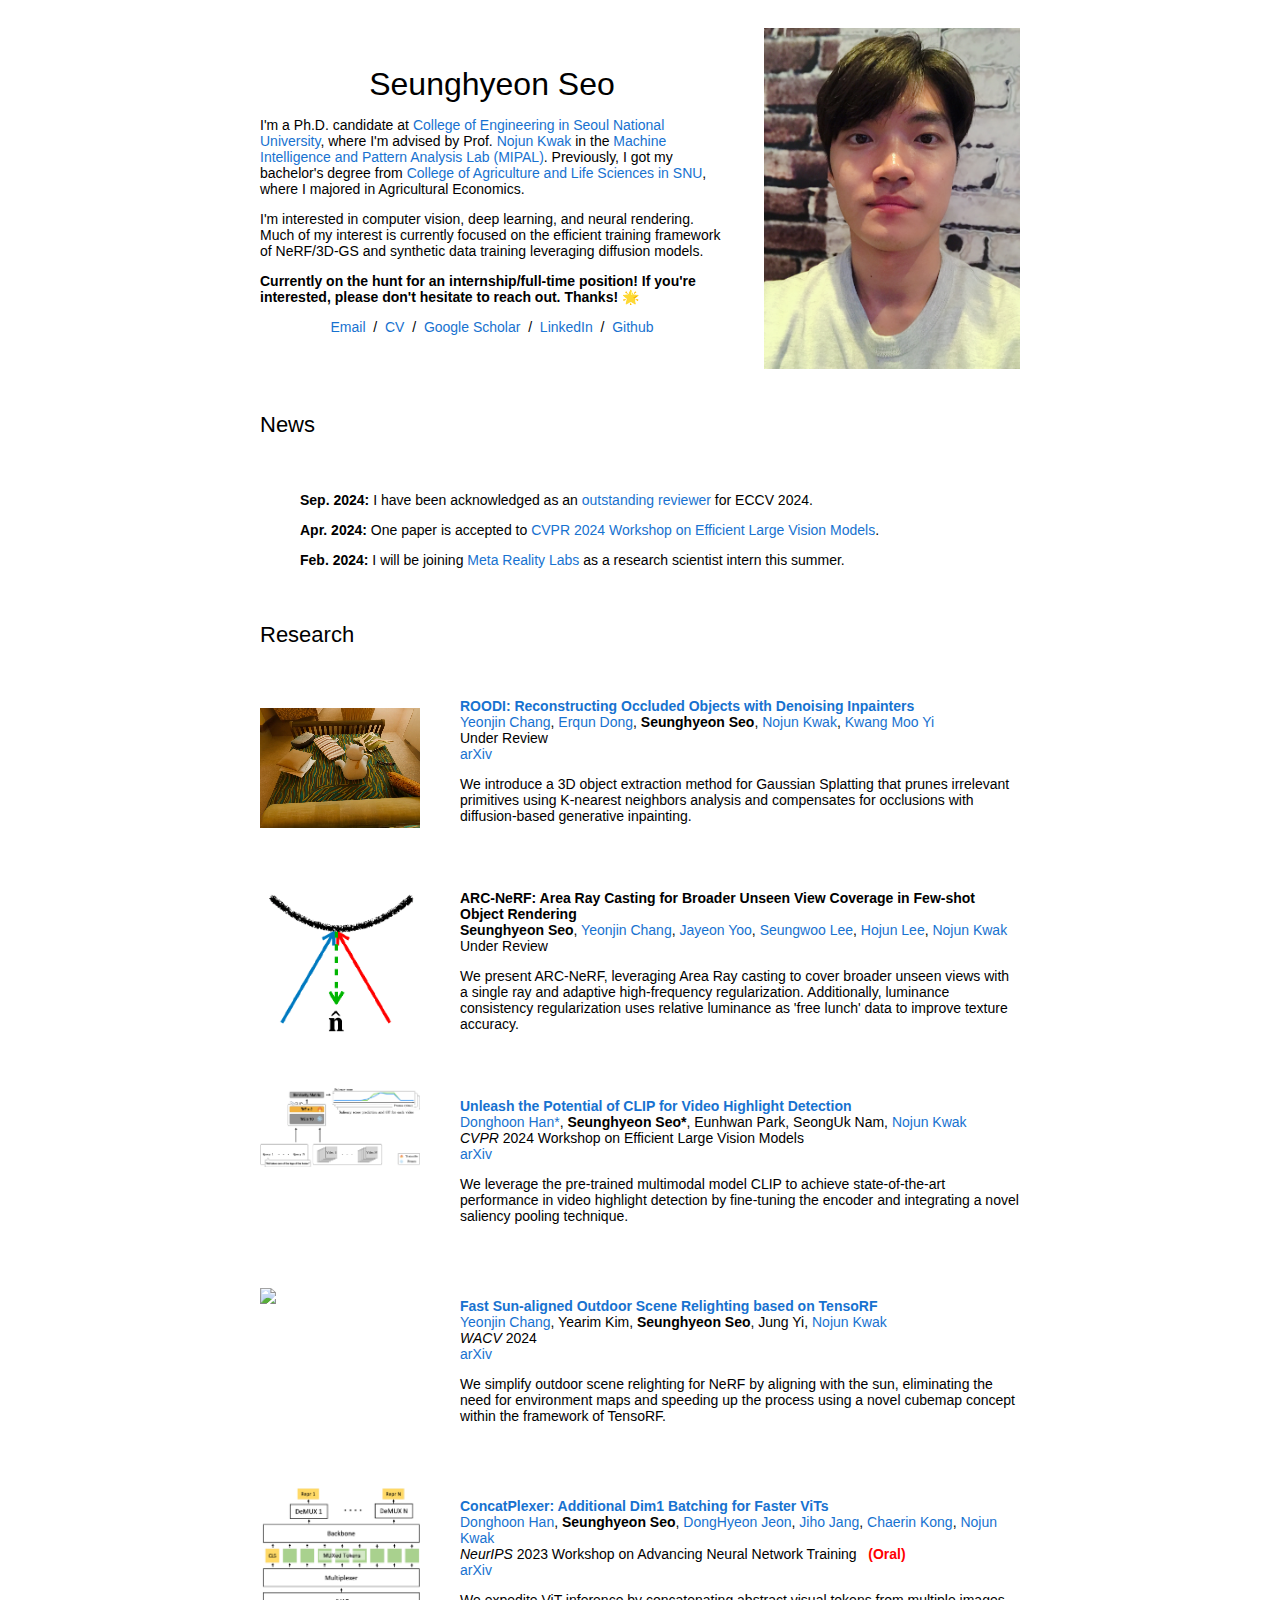
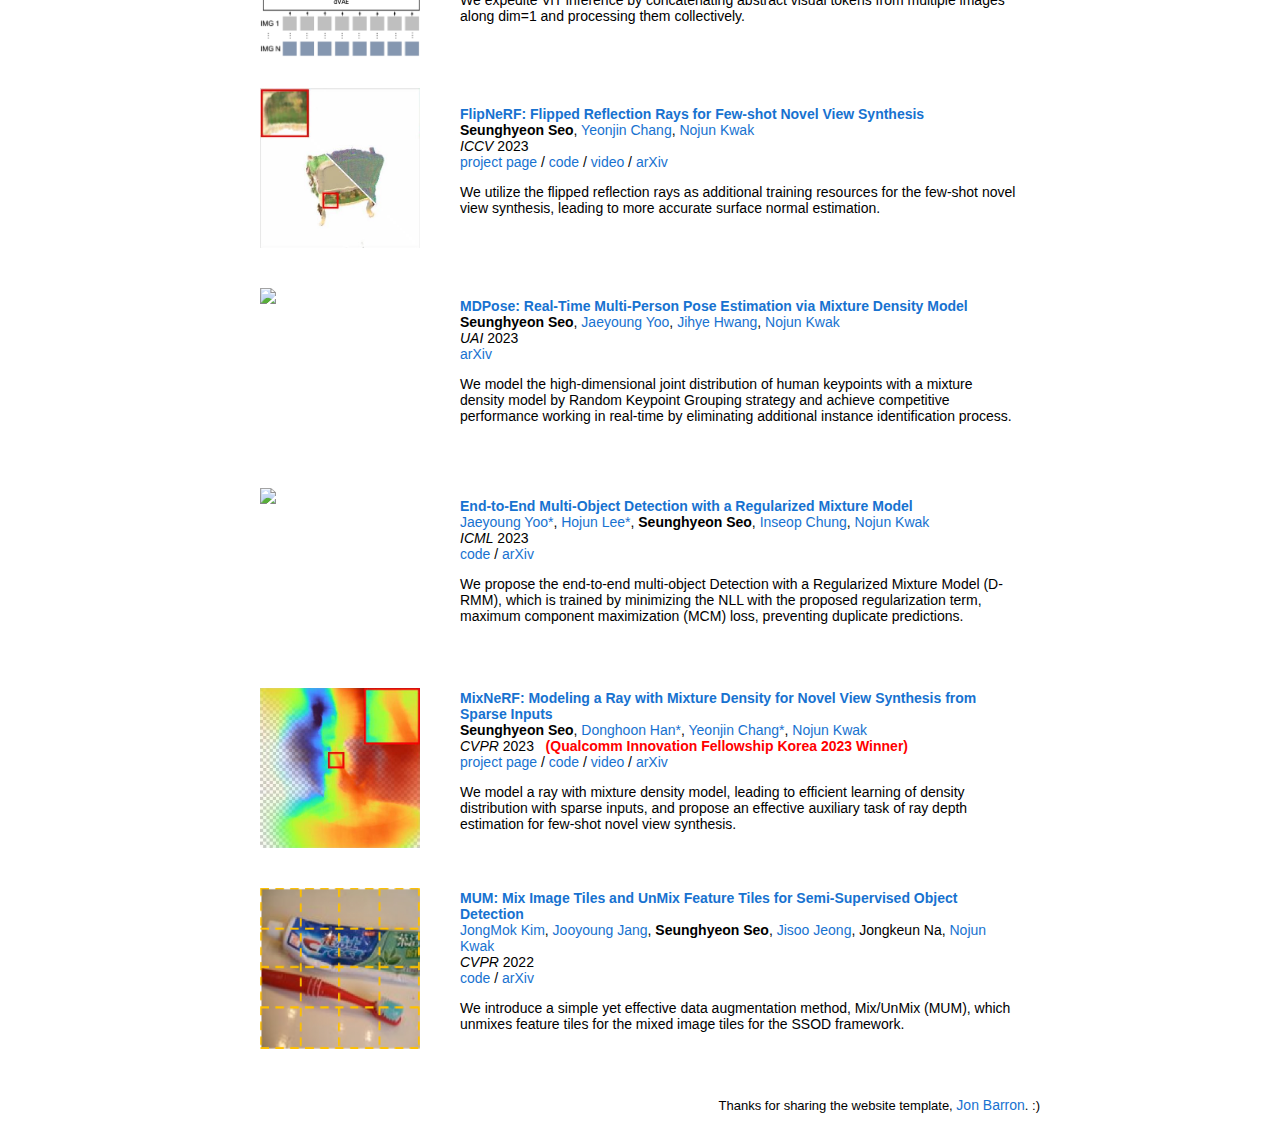
==== index.html @ a97a7f86 "Update index.html" ====
<!DOCTYPE HTML>
<html lang="en"><head><meta http-equiv="Content-Type" content="text/html; charset=UTF-8">

  <title>Seunghyeon Seo</title>
  
  <meta name="author" content="Seunghyeon Seo">
  <meta name="viewport" content="width=device-width, initial-scale=1">
  
  <link rel="stylesheet" type="text/css" href="stylesheet.css">
	<link rel="icon" href="data:image/svg+xml,<svg xmlns=%22http://www.w3.org/2000/svg%22 viewBox=%220 0 100 100%22><text y=%22.9em%22 font-size=%2290%22>🍀</text></svg>">
</head>

<!-- Google tag (gtag.js) -->
<script async src="https://www.googletagmanager.com/gtag/js?id=G-XV9FTV9E2Z"></script>
<script>
  window.dataLayer = window.dataLayer || [];
  function gtag(){dataLayer.push(arguments);}
  gtag('js', new Date());

  gtag('config', 'G-XV9FTV9E2Z');
</script>
	
<body>
  <table style="width:100%;max-width:800px;border:0px;border-spacing:0px;border-collapse:separate;margin-right:auto;margin-left:auto;"><tbody>
    <tr style="padding:0px">
      <td style="padding:0px">
        <table style="width:100%;border:0px;border-spacing:0px;border-collapse:separate;margin-right:auto;margin-left:auto;"><tbody>
          <tr style="padding:0px">
            <td style="padding:2.5%;width:63%;vertical-align:middle">
              <p style="text-align:center">
                <name>Seunghyeon Seo</name>
              </p>
              <p>
		I'm a Ph.D. candidate at <a href="https://eng.snu.ac.kr/">College of Engineering in Seoul National University</a>, where I'm advised by Prof. <a href="https://scholar.google.com/citations?user=h_8-1M0AAAAJ&hl=en">Nojun Kwak</a> in the <a href="http://mipal.snu.ac.kr/index.php/Main_Page">Machine Intelligence and Pattern Analysis Lab (MIPAL)</a>.
		Previously, I got my bachelor's degree from <a href="https://cals.snu.ac.kr/en">College of Agriculture and Life Sciences in SNU</a>, where I majored in Agricultural Economics.
              </p>
              <p>
                I'm interested in computer vision, deep learning, and neural rendering.
		Much of my interest is currently focused on the efficient training framework of NeRF/3D-GS and synthetic data training leveraging diffusion models.
              </p>
	      <p>
                <strong>Currently on the hunt for an internship/full-time position! If you're interested, please don't hesitate to reach out. Thanks! 🌟</strong>
              </p>
              <p style="text-align:center">
                <a href="mailto:zzzlssh@snu.ac.kr">Email</a> &nbsp/&nbsp
                <a href="data/SeunghyeonSeo_CV.pdf">CV</a> &nbsp/&nbsp
                <a href="https://scholar.google.com/citations?user=LL9u-5IAAAAJ&hl=en&oi=ao">Google Scholar</a> &nbsp/&nbsp
                <a href="https://www.linkedin.com/in/shawn615/">LinkedIn</a> &nbsp/&nbsp
                <a href="https://github.com/shawn615/">Github</a>
              </p>
            </td>
            <td style="padding:2.5%;width:40%;max-width:40%">
              <a href="images/SeunghyeonSeo.JPG"><img style="width:100%;max-width:100%" alt="profile photo" src="images/SeunghyeonSeo.JPG" class="hoverZoomLink"></a>
            </td>
          </tr>
        </tbody></table>

        <!-- News Table Heading -->
        <table style="width:100%;border:0px;border-spacing:0px;border-collapse:separate;margin-right:auto;margin-left:auto;"><tbody>
          <tr>
            <td style="padding:20px;width:100%;vertical-align:middle">
              <heading>News</heading>
            </td>
          </tr>
        </tbody></table>

        <!-- News Table Content -->
        <table style="width:100%;border:0px;border-spacing:0px;border-collapse:separate;margin-right:auto;margin-left:auto;"><tbody>
          <tr>
            <td style="padding:20px;width:100%;vertical-align:top">
              <ul>
                <p><strong>Sep. 2024:</strong> I have been acknowledged as an <a href="https://eccv2024.ecva.net/Conferences/2024/Reviewers">outstanding reviewer</a> for ECCV 2024. </p>
		<p><strong>Apr. 2024:</strong> One paper is accepted to <a href="https://sites.google.com/view/elvm/">CVPR 2024 Workshop on Efficient Large Vision Models</a>. </p>
		<p><strong>Feb. 2024:</strong> I will be joining <a href="https://tech.facebook.com/reality-labs/">Meta Reality Labs</a> as a research scientist intern this summer. </p>
                <!-- Add more news items as needed -->
              </ul>
            </td>
          </tr>
        </tbody></table>
	      
        <table style="width:100%;border:0px;border-spacing:0px;border-collapse:separate;margin-right:auto;margin-left:auto;"><tbody>
            <tr>
            <td style="padding:20px;width:100%;vertical-align:middle">
              <heading>Research</heading>
            </td>
          </tr>
        </tbody></table>
        <table style="width:100%;border:0px;border-spacing:0px;border-collapse:separate;margin-right:auto;margin-left:auto;"><tbody>
		
<!--<tr onmouseout="dreamfusion_stop()" onmouseover="dreamfusion_start()"  bgcolor="#ffffd0">-->
<!--  <td style="padding:20px;width:25%;vertical-align:middle">-->
<!--    <div class="one">-->
<!--      <div class="two" id='dreamfusion_image'><video  width=100% height=100% muted autoplay loop>-->
<!--      <source src="images/dreamfusion.mp4" type="video/mp4">-->
<!--      Your browser does not support the video tag.-->
<!--      </video></div>-->
<!--      <img src='images/dreamfusion.jpg' width="160">-->
<!--    </div>-->
<!--    <script type="text/javascript">-->
<!--      function dreamfusion_start() {-->
<!--        document.getElementById('dreamfusion_image').style.opacity = "1";-->
<!--      }-->

<!--      function dreamfusion_stop() {-->
<!--        document.getElementById('dreamfusion_image').style.opacity = "0";-->
<!--      }-->
<!--      dreamfusion_stop()-->
<!--    </script>-->
<!--  </td>-->
<!--  <td style="padding:20px;width:75%;vertical-align:middle">-->
<!--    <a href="https://dreamfusion3d.github.io/">-->
<!--      <papertitle>DreamFusion: Text-to-3D using 2D Diffusion</papertitle>-->
<!--    </a>-->
<!--    <br>-->
<!--    <a href="https://cs.stanford.edu/~poole/">Ben Poole</a>,-->
<!--    <a href="https://www.ajayj.com/">Ajay Jain</a>,-->
<!--    <strong>Jonathan T. Barron</strong>,-->
<!--		<a href="https://bmild.github.io/">Ben Mildenhall</a>-->
<!--    <br>-->
<!--    <em>ICLR</em>, 2023 &nbsp <font color="red"><strong>(Oral Presentation, Outstanding Paper Award)</strong></font>-->
<!--    <br>-->
<!--    <a href="https://dreamfusion3d.github.io/">project page</a>-->
<!--    /-->
<!--    <a href="https://arxiv.org/abs/2209.14988">arXiv</a>-->
<!--    /-->
<!--    <a href="https://dreamfusion3d.github.io/gallery.html">gallery</a>-->
<!--    <p></p>-->
<!--    <p>-->
<!--    We optimize a NeRF from scratch using a pretrained text-to-image diffusion model to do text-to-3D generative modeling.-->
<!--    </p>-->
<!--  </td>-->
<!--</tr>-->
<!-- <tr onmouseout="divconnerf_stop()" onmouseover="divconnerf_start()">
  <td style="padding:20px;width:25%;vertical-align:middle">
    <div class="one">
      <div class="two" id='divconnerf_image'>
        <img src='images/divconnerf_after.png' width="160"></div>
      <img src='images/divconnerf_before.png' width="160">
    </div>
    <script type="text/javascript">
      function divconnerf_start() {
        document.getElementById('divconnerf_image').style.opacity = "1";
      }

      function divconnerf_stop() {
        document.getElementById('divconnerf_image').style.opacity = "0";
      }
      divconnerf_stop()
    </script>
  </td>
  <td style="padding:20px;width:75%;vertical-align:middle">
      <papertitle>DivCon-NeRF: Generating Augmented Rays with Diversity and Consistency for Few-shot View Synthesis</papertitle>
    </a>
    <br>
    Ingyun Lee,
    Jae Won Jang,
    <strong>Seunghyeon Seo</strong>,
    <a href="https://scholar.google.com/citations?user=h_8-1M0AAAAJ&hl=en">Nojun Kwak</a>
    <br>
    Under Review
    <br>
    <p></p>
    <p>
      We introduce surface-sphere and inner-sphere augmentations to balance diversity and consistency in ray augmentation, addressing floaters and appearance distortion in few-shot novel view synthesis.
    </p>
  </td>
</tr> -->
		
<tr onmouseout="roodi_stop()" onmouseover="roodi_start()">
  <td style="padding:20px;width:25%;vertical-align:middle">
    <div class="one">
      <div class="two" id='roodi_image'><video  width=100% height=100% muted autoplay loop>
          <source src="images/roodi.mp4" type="video/mp4">
          Your browser does not support the video tag.
          </video></div>
    </div>
    <script type="text/javascript">
      function roodi_start() {
        document.getElementById('roodi_image').style.opacity = "1";
      }

      function roodi_stop() {
        document.getElementById('roodi_image').style.opacity = "1";
      }
      roodi_start()
    </script>
  </td>
  <td style="padding:20px;width:75%;vertical-align:middle">
    <a href="https://yeonjin-chang.github.io/ROODI/">
      <papertitle>ROODI: Reconstructing Occluded Objects with Denoising Inpainters</papertitle>
    </a>
    <br>
    <a href="https://yeonjin-chang.github.io/">Yeonjin Chang</a>,
    <a href="https://scholar.google.com/citations?user=SzxgfTIAAAAJ&hl=en">Erqun Dong</a>,
    <strong>Seunghyeon Seo</strong>,
    <a href="https://scholar.google.com/citations?user=h_8-1M0AAAAJ&hl=en">Nojun Kwak</a>,
    <a href="https://www.cs.ubc.ca/~kmyi/">Kwang Moo Yi</a>
    <br>
    Under Review
    <br>
    <a href="https://arxiv.org/abs/2503.10256">arXiv</a>
    <p></p>
    <p>
      We introduce a 3D object extraction method for Gaussian Splatting that prunes irrelevant primitives using K-nearest neighbors analysis and compensates for occlusions with diffusion-based generative inpainting.
    </p>
  </td>
</tr>
		
<tr onmouseout="arcnerf_stop()" onmouseover="arcnerf_start()">
  <td style="padding:20px;width:25%;vertical-align:middle">
    <div class="one">
      <div class="two" id='arc-nerf_image'>
        <img src='images/arc-nerf_after.png' width="160"></div>
      <img src='images/arc-nerf_before.png' width="160">
    </div>
    <script type="text/javascript">
      function arcnerf_start() {
        document.getElementById('arc-nerf_image').style.opacity = "1";
      }

      function arcnerf_stop() {
        document.getElementById('arc-nerf_image').style.opacity = "0";
      }
      arcnerf_stop()
    </script>
  </td>
  <td style="padding:20px;width:75%;vertical-align:middle">
      <papertitle>ARC-NeRF: Area Ray Casting for Broader Unseen View Coverage in Few-shot Object Rendering</papertitle>
    </a>
    <br>
    <strong>Seunghyeon Seo</strong>,
    <a href="https://yeonjin-chang.github.io/">Yeonjin Chang</a>,
    <a href="https://natureyoo.github.io/">Jayeon Yoo</a>,
    <a href="https://lifrary.github.io/">Seungwoo Lee</a>,
    <a href="https://scholar.google.com/citations?user=1BOehSUAAAAJ&hl=en&oi=ao">Hojun Lee</a>,
    <a href="https://scholar.google.com/citations?user=h_8-1M0AAAAJ&hl=en">Nojun Kwak</a>
    <br>
    Under Review
    <br>
<!--     <a href="https://shawn615.github.io/flipnerf">project page</a> -->
<!--      / -->
<!--     <a href="https://github.com/shawn615/FlipNeRF">code</a> -->
<!--      / -->
<!--     <a href="https://youtu.be/_XNsRxzaPjw">video</a> -->
<!--      / -->
<!--     <a href="https://arxiv.org/abs/2403.10906">arXiv</a> -->
    <p></p>
    <p>
      We present ARC-NeRF, leveraging Area Ray casting to cover broader unseen views with a single ray and adaptive high-frequency regularization. Additionally, luminance consistency regularization uses relative luminance as 'free lunch' data to improve texture accuracy.
    </p>
  </td>
</tr>
		
<tr onmouseout="hlclip_stop()" onmouseover="hlclip_start()">
  <td style="padding:20px;width:25%;vertical-align:middle">
    <div class="one">
      <div class="two" id='hlclip_image'>
        <img src='images/hlclip.png' width="160"></div>
      <img src='images/hlclip.png' width="160">
    </div>
    <script type="text/javascript">
      function hlclip_start() {
        document.getElementById('hlclip_image').style.opacity = "1";
      }

      function hlclip_stop() {
        document.getElementById('hlclip_image').style.opacity = "0";
      }
      hlclip_stop()
    </script>
  </td>
  <td style="padding:20px;width:75%;vertical-align:middle">
    <a href="https://arxiv.org/abs/2404.01745">
      <papertitle>Unleash the Potential of CLIP for Video Highlight Detection</papertitle>
    </a>
    <br>
    <a href="https://scholar.google.com/citations?hl=en&user=BKlC7TQAAAAJ">Donghoon Han*</a>,
    <strong>Seunghyeon Seo*</strong>,
    Eunhwan Park,
    SeongUk Nam,
    <a href="https://scholar.google.com/citations?user=h_8-1M0AAAAJ&hl=en">Nojun Kwak</a>
    <br>
    <em>CVPR</em> 2024 Workshop on Efficient Large Vision Models
    <br>
    <a href="https://arxiv.org/abs/2404.01745">arXiv</a>
    <p></p>
    <p>
      We leverage the pre-trained multimodal model CLIP to achieve state-of-the-art performance in video highlight detection by fine-tuning the encoder and integrating a novel saliency pooling technique.
    </p>
  </td>
</tr>
		
<tr onmouseout="srtensorf_stop()" onmouseover="srtensorf_start()">
  <td style="padding:20px;width:25%;vertical-align:middle">
    <div class="one">
      <div class="two" id='srtensorf_image'>
        <img src='images/srtensorf_after.png' width="160"></div>
      <img src='images/srtensorf_before.png' width="160">
    </div>
    <script type="text/javascript">
      function srtensorf_start() {
        document.getElementById('srtensorf_image').style.opacity = "1";
      }

      function srtensorf_stop() {
        document.getElementById('srtensorf_image').style.opacity = "0";
      }
      srtensorf_stop()
    </script>
  </td>
  <td style="padding:20px;width:75%;vertical-align:middle">
    <a href="https://arxiv.org/abs/2311.03965">
      <papertitle>Fast Sun-aligned Outdoor Scene Relighting based on TensoRF</papertitle>
    </a>
    <br>
    <a href="https://yeonjin-chang.github.io/">Yeonjin Chang</a>,
    Yearim Kim,
    <strong>Seunghyeon Seo</strong>,
    Jung Yi,
    <a href="https://scholar.google.com/citations?user=h_8-1M0AAAAJ&hl=en">Nojun Kwak</a>
    <br>
    <em>WACV</em> 2024
    <br>
<!--     <a href="https://shawn615.github.io/flipnerf">project page</a> -->
<!--      / -->
<!--     <a href="https://github.com/shawn615/FlipNeRF">code</a> -->
<!--      / -->
<!--     <a href="https://youtu.be/_XNsRxzaPjw">video</a> -->
<!--      / -->
    <a href="https://arxiv.org/abs/2311.03965">arXiv</a>
    <p></p>
    <p>
      We simplify outdoor scene relighting for NeRF by aligning with the sun, eliminating the need for environment maps and speeding up the process using a novel cubemap concept within the framework of TensoRF.
    </p>
  </td>
</tr>

<tr onmouseout="concatplexer_stop()" onmouseover="concatplexer_start()">
   <td style="padding:20px;width:25%;vertical-align:middle">
     <div class="one">
       <div class="two" id='concatplexer_image'>
	 <img src='images/concatplexer_after.png' width="160"></div>
       <img src='images/concatplexer_before.png' width="160">
     </div>
     <script type="text/javascript">
       function concatplexer_start() {
	 document.getElementById('concatplexer_image').style.opacity = "1";
       }

       function concatplexer_stop() {
	 document.getElementById('concatplexer_image').style.opacity = "0";
       }
       concatplexer_stop()
     </script>
   </td>
   <td style="padding:20px;width:75%;vertical-align:middle">
     <a href="https://arxiv.org/abs/2308.11199">
       <papertitle>ConcatPlexer: Additional Dim1 Batching for Faster ViTs</papertitle>
     </a>
     <br>
     <a href="https://scholar.google.com/citations?hl=en&user=BKlC7TQAAAAJ">Donghoon Han</a>,
     <strong>Seunghyeon Seo</strong>,
     <a href="https://scholar.google.com/citations?user=2kW3474AAAAJ&hl=en&oi=ao">DongHyeon Jeon</a>,
     <a href="https://scholar.google.com/citations?hl=en&user=-EtUt1wAAAAJ">Jiho Jang</a>,
     <a href="https://scholar.google.com/citations?user=TownIFQAAAAJ&hl=en&oi=ao">Chaerin Kong</a>,
     <a href="https://scholar.google.com/citations?user=h_8-1M0AAAAJ&hl=en">Nojun Kwak</a>
     <br>
     <em>NeurIPS</em> 2023 Workshop on Advancing Neural Network Training &nbsp <font color="red"><strong>(Oral)</strong></font>
     <br>
     <a href="https://arxiv.org/abs/2308.11199">arXiv</a>
     <p></p>
     <p>
       We expedite ViT inference by concatenating abstract visual tokens from multiple images along dim=1 and processing them collectively.
     </p>
   </td>
 </tr>
		
<tr onmouseout="flipnerf_stop()" onmouseover="flipnerf_start()">
  <td style="padding:20px;width:25%;vertical-align:middle">
    <div class="one">
      <div class="two" id='flipnerf_image'>
        <img src='images/flipnerf_after.jpg' width="160"></div>
      <img src='images/flipnerf_before.jpg' width="160">
    </div>
    <script type="text/javascript">
      function flipnerf_start() {
        document.getElementById('flipnerf_image').style.opacity = "1";
      }

      function flipnerf_stop() {
        document.getElementById('flipnerf_image').style.opacity = "0";
      }
      flipnerf_stop()
    </script>
  </td>
  <td style="padding:20px;width:75%;vertical-align:middle">
    <a href="https://shawn615.github.io/flipnerf">
      <papertitle>FlipNeRF: Flipped Reflection Rays for Few-shot Novel View Synthesis</papertitle>
    </a>
    <br>
    <strong>Seunghyeon Seo</strong>,
    <a href="https://yeonjin-chang.github.io/">Yeonjin Chang</a>,
    <a href="https://scholar.google.com/citations?user=h_8-1M0AAAAJ&hl=en">Nojun Kwak</a>
    <br>
    <em>ICCV</em> 2023
    <br>
    <a href="https://shawn615.github.io/flipnerf">project page</a>
     /
    <a href="https://github.com/shawn615/FlipNeRF">code</a>
     /
    <a href="https://youtu.be/_XNsRxzaPjw">video</a>
     /
    <a href="https://arxiv.org/abs/2306.17723">arXiv</a>
    <p></p>
    <p>
      We utilize the flipped reflection rays as additional training resources for the few-shot novel view synthesis, leading to more accurate surface normal estimation.
    </p>
  </td>
</tr>			
		
<tr onmouseout="mdpose_stop()" onmouseover="mdpose_start()">
   <td style="padding:20px;width:25%;vertical-align:middle">
     <div class="one">
       <div class="two" id='mdpose_image'>
	 <img src='images/mdpose_after.png' width="160"></div>
       <img src='images/mdpose_before.png' width="160">
     </div>
     <script type="text/javascript">
       function mdpose_start() {
	 document.getElementById('mdpose_image').style.opacity = "1";
       }

       function mdpose_stop() {
	 document.getElementById('mdpose_image').style.opacity = "0";
       }
       mdpose_stop()
     </script>
   </td>
   <td style="padding:20px;width:75%;vertical-align:middle">
     <a href="https://arxiv.org/abs/2302.08751">
       <papertitle>MDPose: Real-Time Multi-Person Pose Estimation via Mixture Density Model</papertitle>
     </a>
     <br>
     <strong>Seunghyeon Seo</strong>,
     <a href="https://scholar.google.com/citations?user=xQ2kWlYAAAAJ&hl=en&oi=ao">Jaeyoung Yoo</a>,
     <a href="https://scholar.google.com/citations?hl=en&user=NpivtnsAAAAJ">Jihye Hwang</a>,
     <a href="https://scholar.google.com/citations?user=h_8-1M0AAAAJ&hl=en">Nojun Kwak</a>
     <br>
     <em>UAI</em> 2023
     <br>
     <a href="https://arxiv.org/abs/2302.08751">arXiv</a>
     <p></p>
     <p>
       We model the high-dimensional joint distribution of human keypoints with a mixture density model by Random Keypoint Grouping strategy and achieve competitive performance working in real-time by eliminating additional instance identification process.
     </p>
   </td>
 </tr>		
		
<tr onmouseout="drmm_stop()" onmouseover="drmm_start()">
   <td style="padding:20px;width:25%;vertical-align:middle">
     <div class="one">
       <div class="two" id='drmm_image'>
	 <img src='images/drmm_after.jpg' width="160"></div>
       <img src='images/drmm_before.jpg' width="160">
     </div>
     <script type="text/javascript">
       function drmm_start() {
	 document.getElementById('drmm_image').style.opacity = "1";
       }

       function drmm_stop() {
	 document.getElementById('drmm_image').style.opacity = "0";
       }
       drmm_stop()
     </script>
   </td>
   <td style="padding:20px;width:75%;vertical-align:middle">
     <a href="https://arxiv.org/abs/2205.08714">
       <papertitle>End-to-End Multi-Object Detection with a Regularized Mixture Model</papertitle>
     </a>
     <br>
     <a href="https://scholar.google.com/citations?user=xQ2kWlYAAAAJ&hl=en&oi=ao">Jaeyoung Yoo*</a>,
     <a href="https://scholar.google.com/citations?user=1BOehSUAAAAJ&hl=en&oi=ao">Hojun Lee*</a>,
     <strong>Seunghyeon Seo</strong>,
     <a href="https://scholar.google.com/citations?user=6bFY9FgAAAAJ&hl=en&oi=ao">Inseop Chung</a>,
     <a href="https://scholar.google.com/citations?user=h_8-1M0AAAAJ&hl=en">Nojun Kwak</a>
     <br>
     <em>ICML</em> 2023
     <br>
     <a href="https://github.com/lhj815/D-RMM">code</a>
     /
     <a href="https://arxiv.org/abs/2205.08714">arXiv</a>
     <p></p>
     <p>
       We propose the end-to-end multi-object Detection with a Regularized Mixture Model (D-RMM), which is trained by minimizing the NLL with the proposed regularization term, maximum component maximization (MCM) loss, preventing duplicate predictions.
     </p>
   </td>
 </tr>
		
<tr onmouseout="mixnerf_stop()" onmouseover="mixnerf_start()">
  <td style="padding:20px;width:25%;vertical-align:middle">
    <div class="one">
      <div class="two" id='mixnerf_image'>
        <img src='images/mixnerf_after.jpg' width="160"></div>
      <img src='images/mixnerf_before.jpg' width="160">
    </div>
    <script type="text/javascript">
      function mixnerf_start() {
        document.getElementById('mixnerf_image').style.opacity = "1";
      }

      function mixnerf_stop() {
        document.getElementById('mixnerf_image').style.opacity = "0";
      }
      mixnerf_stop()
    </script>
  </td>
  <td style="padding:20px;width:75%;vertical-align:middle">
    <a href="https://shawn615.github.io/mixnerf">
      <papertitle>MixNeRF: Modeling a Ray with Mixture Density for Novel View Synthesis from Sparse Inputs</papertitle>
    </a>
    <br>
    <strong>Seunghyeon Seo</strong>,
    <a href="https://scholar.google.com/citations?hl=en&user=BKlC7TQAAAAJ">Donghoon Han*</a>,
    <a href="https://yeonjin-chang.github.io/">Yeonjin Chang*</a>,
    <a href="https://scholar.google.com/citations?user=h_8-1M0AAAAJ&hl=en">Nojun Kwak</a>
    <br>
    <em>CVPR</em> 2023 &nbsp <font color="red"><strong>(Qualcomm Innovation Fellowship Korea 2023 Winner)</strong></font>
    <br>
    <a href="https://shawn615.github.io/mixnerf">project page</a>
    /
    <a href="https://github.com/shawn615/MixNeRF">code</a>
    /
    <a href="https://youtu.be/PXljJordbFk">video</a>
    /
    <a href="https://arxiv.org/abs/2302.08788">arXiv</a>
    <p></p>
    <p>
      We model a ray with mixture density model, leading to efficient learning of density distribution with sparse inputs, and propose an effective auxiliary task of ray depth estimation for few-shot novel view synthesis.
    </p>
  </td>
</tr>

<tr onmouseout="mum_stop()" onmouseover="mum_start()">
   <td style="padding:20px;width:25%;vertical-align:middle">
     <div class="one">
       <div class="two" id='mum_image'>
	 <img src='images/mum_after.png' width="160"></div>
       <img src='images/mum_before.png' width="160">
     </div>
     <script type="text/javascript">
       function mum_start() {
	 document.getElementById('mum_image').style.opacity = "1";
       }

       function mum_stop() {
	 document.getElementById('mum_image').style.opacity = "0";
       }
       mum_stop()
     </script>
   </td>
   <td style="padding:20px;width:75%;vertical-align:middle">
     <a href="https://arxiv.org/abs/2111.10958">
       <papertitle>MUM: Mix Image Tiles and UnMix Feature Tiles for Semi-Supervised Object Detection</papertitle>
     </a>
     <br>
     <a href="https://scholar.google.com/citations?user=mknAd9cAAAAJ&hl=en">JongMok Kim</a>,
     <a href="https://scholar.google.com/citations?hl=en&user=ZWNWTicAAAAJ">Jooyoung Jang</a>,
     <strong>Seunghyeon Seo</strong>,
     <a href="https://sites.google.com/view/soo89/">Jisoo Jeong</a>,
     Jongkeun Na,
     <a href="https://scholar.google.com/citations?user=h_8-1M0AAAAJ&hl=en">Nojun Kwak</a>
     <br>
     <em>CVPR</em> 2022
     <br>
     <a href="https://github.com/JongMokKim/mix-unmix">code</a>
     /
     <a href="https://arxiv.org/abs/2111.10958">arXiv</a>
     <p></p>
     <p>
       We introduce a simple yet effective data augmentation method, Mix/UnMix (MUM), which unmixes feature tiles for the mixed image tiles for the SSOD framework.
     </p>
   </td>
 </tr>

</tbody></table>

				
<!--        <table width="100%" align="center" border="0" cellspacing="0" cellpadding="20"><tbody>-->
<!--          <tr>-->
<!--            <td>-->
<!--              <heading>Misc</heading>-->
<!--            </td>-->
<!--          </tr>-->
<!--        </tbody></table>-->
<!--        <table width="100%" align="center" border="0" cellpadding="20"><tbody>-->
<!--					-->
<!--          <tr>-->
<!--            <td style="padding:20px;width:25%;vertical-align:middle"><img src="images/cvf.jpg"></td>-->
<!--            <td width="75%" valign="center">-->
<!--              <a href="https://cvpr2022.thecvf.com/area-chairs">Area Chair, CVPR 2022</a>-->
<!--              <br>-->
<!--              <a href="http://cvpr2021.thecvf.com/area-chairs">Area Chair & Longuet-Higgins Award Committee Member, CVPR 2021</a>-->
<!--              <br>-->
<!--              <a href="http://cvpr2019.thecvf.com/area_chairs">Area Chair, CVPR 2019</a>-->
<!--              <br>-->
<!--              <a href="http://cvpr2018.thecvf.com/organizers/area_chairs">Area Chair, CVPR 2018</a>-->
<!--            </td>-->
<!--          </tr>-->
<!--          <tr>-->
<!--            <td style="padding:20px;width:25%;vertical-align:middle">-->
<!--              <img src="images/cs188.jpg" alt="cs188">-->
<!--            </td>-->
<!--            <td width="75%" valign="center">-->
<!--              <a href="http://inst.eecs.berkeley.edu/~cs188/sp11/announcements.html">Graduate Student Instructor, CS188 Spring 2011</a>-->
<!--              <br>-->
<!--              <a href="http://inst.eecs.berkeley.edu/~cs188/fa10/announcements.html">Graduate Student Instructor, CS188 Fall 2010</a>-->
<!--              <br>-->
<!--              <a href="http://aima.cs.berkeley.edu/">Figures, "Artificial Intelligence: A Modern Approach", 3rd Edition</a>-->
<!--            </td>-->
<!--          </tr>-->
<!--					-->

<!--          <tr>-->
<!--            <td align="center" style="padding:20px;width:25%;vertical-align:middle">-->
<!--							<heading>Basically <br> Blog Posts</heading>-->
<!--            </td>-->
<!--            <td width="75%" valign="middle">-->
<!--              <a href="https://arxiv.org/abs/2112.11687">Squareplus: A Softplus-Like Algebraic Rectifier</a>-->
<!--              <br>-->
<!--              <a href="https://arxiv.org/abs/2010.09714">A Convenient Generalization of Schlick's Bias and Gain Functions</a>-->
<!--              <br>-->
<!--              <a href="https://arxiv.org/abs/1704.07483">Continuously Differentiable Exponential Linear Units</a>-->
<!--            </td>-->
<!--          </tr>-->
<!--					-->
<!--					-->
<!--        </tbody></table>-->
        <table style="width:100%;border:0px;border-spacing:0px;border-collapse:separate;margin-right:auto;margin-left:auto;"><tbody>
          <tr>
            <td style="padding:0px">
              <br>
              <p style="text-align:right;font-size:small;">
                Thanks for sharing the website template, <a href="https://jonbarron.info/">Jon Barron</a>. :)
<!--                Feel free to steal this website's <a href="https://github.com/jonbarron/jonbarron_website">source code</a>. <strong>Do not</strong> scrape the HTML from this page itself, as it includes analytics tags that you do not want on your own website &mdash; use the github code instead. Also, consider using <a href="https://leonidk.com/">Leonid Keselman</a>'s <a href="https://github.com/leonidk/new_website">Jekyll fork</a> of this page.-->
              </p>
            </td>
          </tr>
        </tbody></table>
      </td>
    </tr>
  </table>
</body>

</html>
---- stylesheet.css ----
/* latin-ext */
@font-face {
  font-family: 'Lato';
  font-style: italic;
  font-weight: 400;
  src: local('Lato Italic'), local('Lato-Italic'), url(https://fonts.gstatic.com/s/lato/v15/S6u8w4BMUTPHjxsAUi-qNiXg7eU0.woff2) format('woff2');
  unicode-range: U+0100-024F, U+0259, U+1E00-1EFF, U+2020, U+20A0-20AB, U+20AD-20CF, U+2113, U+2C60-2C7F, U+A720-A7FF;
}
/* latin */
@font-face {
  font-family: 'Lato';
  font-style: italic;
  font-weight: 400;
  src: local('Lato Italic'), local('Lato-Italic'), url(https://fonts.gstatic.com/s/lato/v15/S6u8w4BMUTPHjxsAXC-qNiXg7Q.woff2) format('woff2');
  unicode-range: U+0000-00FF, U+0131, U+0152-0153, U+02BB-02BC, U+02C6, U+02DA, U+02DC, U+2000-206F, U+2074, U+20AC, U+2122, U+2191, U+2193, U+2212, U+2215, U+FEFF, U+FFFD;
}
/* latin-ext */
@font-face {
  font-family: 'Lato';
  font-style: italic;
  font-weight: 700;
  src: local('Lato Bold Italic'), local('Lato-BoldItalic'), url(https://fonts.gstatic.com/s/lato/v15/S6u_w4BMUTPHjxsI5wq_FQftx9897sxZ.woff2) format('woff2');
  unicode-range: U+0100-024F, U+0259, U+1E00-1EFF, U+2020, U+20A0-20AB, U+20AD-20CF, U+2113, U+2C60-2C7F, U+A720-A7FF;
}
/* latin */
@font-face {
  font-family: 'Lato';
  font-style: italic;
  font-weight: 700;
  src: local('Lato Bold Italic'), local('Lato-BoldItalic'), url(https://fonts.gstatic.com/s/lato/v15/S6u_w4BMUTPHjxsI5wq_Gwftx9897g.woff2) format('woff2');
  unicode-range: U+0000-00FF, U+0131, U+0152-0153, U+02BB-02BC, U+02C6, U+02DA, U+02DC, U+2000-206F, U+2074, U+20AC, U+2122, U+2191, U+2193, U+2212, U+2215, U+FEFF, U+FFFD;
}
/* latin-ext */
@font-face {
  font-family: 'Lato';
  font-style: normal;
  font-weight: 400;
  src: local('Lato Regular'), local('Lato-Regular'), url(https://fonts.gstatic.com/s/lato/v15/S6uyw4BMUTPHjxAwXiWtFCfQ7A.woff2) format('woff2');
  unicode-range: U+0100-024F, U+0259, U+1E00-1EFF, U+2020, U+20A0-20AB, U+20AD-20CF, U+2113, U+2C60-2C7F, U+A720-A7FF;
}
/* latin */
@font-face {
  font-family: 'Lato';
  font-style: normal;
  font-weight: 400;
  src: local('Lato Regular'), local('Lato-Regular'), url(https://fonts.gstatic.com/s/lato/v15/S6uyw4BMUTPHjx4wXiWtFCc.woff2) format('woff2');
  unicode-range: U+0000-00FF, U+0131, U+0152-0153, U+02BB-02BC, U+02C6, U+02DA, U+02DC, U+2000-206F, U+2074, U+20AC, U+2122, U+2191, U+2193, U+2212, U+2215, U+FEFF, U+FFFD;
}
/* latin-ext */
@font-face {
  font-family: 'Lato';
  font-style: normal;
  font-weight: 700;
  src: local('Lato Bold'), local('Lato-Bold'), url(https://fonts.gstatic.com/s/lato/v15/S6u9w4BMUTPHh6UVSwaPGQ3q5d0N7w.woff2) format('woff2');
  unicode-range: U+0100-024F, U+0259, U+1E00-1EFF, U+2020, U+20A0-20AB, U+20AD-20CF, U+2113, U+2C60-2C7F, U+A720-A7FF;
}
/* latin */
@font-face {
  font-family: 'Lato';
  font-style: normal;
  font-weight: 700;
  src: local('Lato Bold'), local('Lato-Bold'), url(https://fonts.gstatic.com/s/lato/v15/S6u9w4BMUTPHh6UVSwiPGQ3q5d0.woff2) format('woff2');
  unicode-range: U+0000-00FF, U+0131, U+0152-0153, U+02BB-02BC, U+02C6, U+02DA, U+02DC, U+2000-206F, U+2074, U+20AC, U+2122, U+2191, U+2193, U+2212, U+2215, U+FEFF, U+FFFD;
}

a {
  color: #1772d0;
  text-decoration: none;
}

a:focus,
a:hover {
  color: #f09228;
  text-decoration: none;
}

body,
td,
th,
tr,
p,
a {
  font-family: 'Lato', Verdana, Helvetica, sans-serif;
  font-size: 14px
}

strong {
  font-family: 'Lato', Verdana, Helvetica, sans-serif;
  font-size: 14px;
}

heading {
  font-family: 'Lato', Verdana, Helvetica, sans-serif;
  font-size: 22px;
}

papertitle {
  font-family: 'Lato', Verdana, Helvetica, sans-serif;
  font-size: 14px;
  font-weight: 700
}

name {
  font-family: 'Lato', Verdana, Helvetica, sans-serif;
  font-size: 32px;
}

.one {
  width: 160px;
  height: 160px;
  position: relative;
}

.two {
  width: 160px;
  height: 160px;
  position: absolute;
  transition: opacity .2s ease-in-out;
  -moz-transition: opacity .2s ease-in-out;
  -webkit-transition: opacity .2s ease-in-out;
}

.fade {
  transition: opacity .2s ease-in-out;
  -moz-transition: opacity .2s ease-in-out;
  -webkit-transition: opacity .2s ease-in-out;
}

span.highlight {
  background-color: #ffffd0;
}
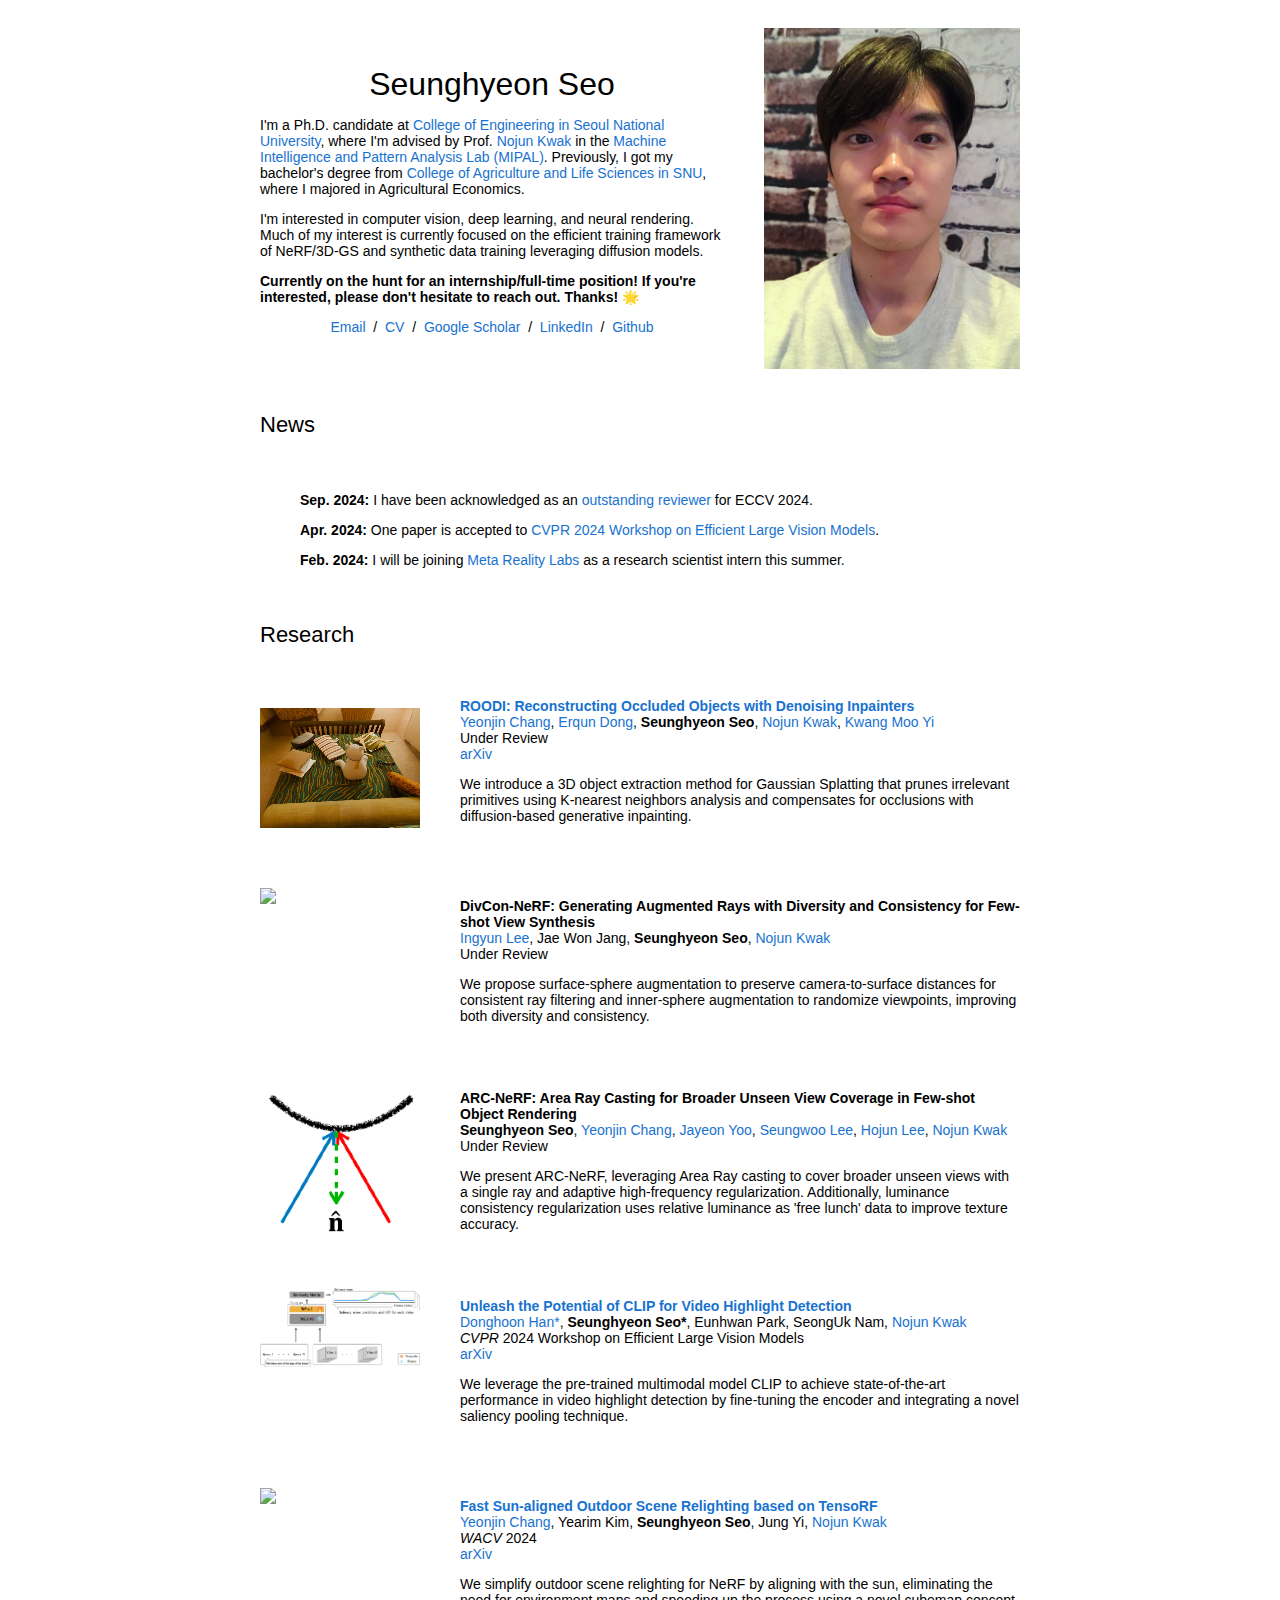
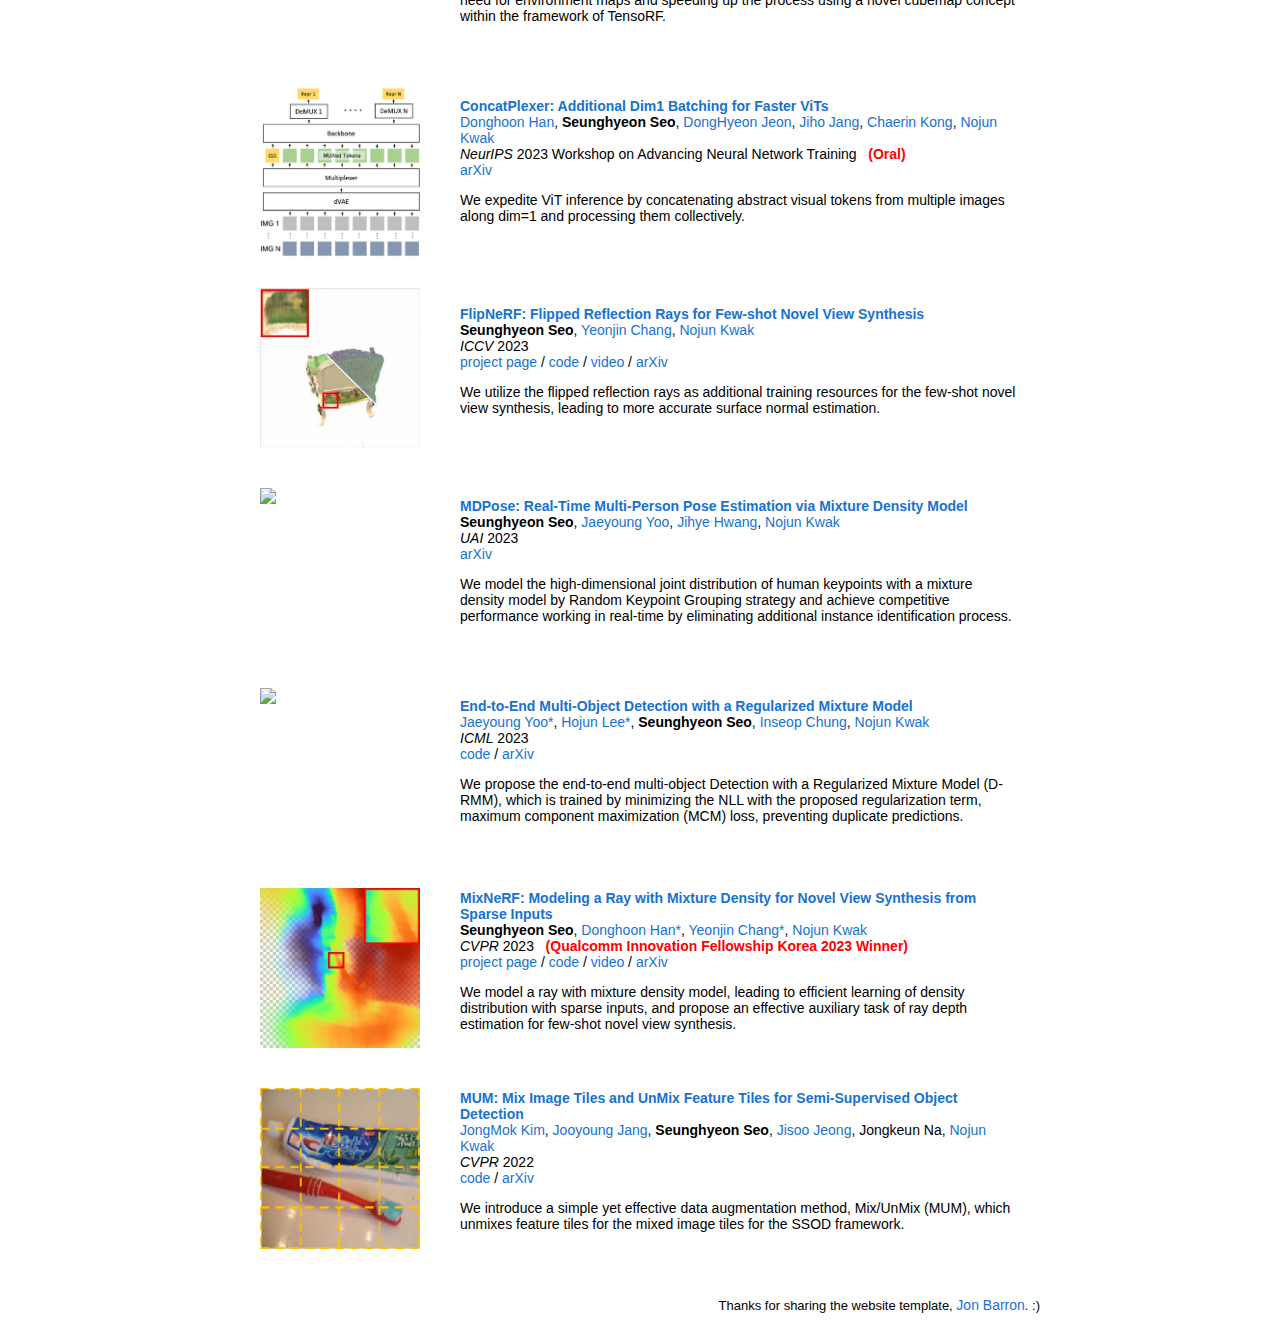
==== commit 4f4a3bfa: "Update index.html" ====
--- a/index.html
+++ b/index.html
@@ -206,6 +206,49 @@
   </td>
 </tr>
 		
+<tr onmouseout="divcon_stop()" onmouseover="divcon_start()">
+  <td style="padding:20px;width:25%;vertical-align:middle">
+    <div class="one">
+      <div class="two" id='divcon_image'>
+        <img src='images/divcon.png' width=100%></div>
+      <img src='images/divcon.png' width=100%>
+    </div>
+    <script type="text/javascript">
+      function divcon_start() {
+        document.getElementById('divcon_image').style.opacity = "1";
+      }
+
+      function divcon_stop() {
+        document.getElementById('divcon_image').style.opacity = "0";
+      }
+      divcon_stop()
+    </script>
+  </td>
+  <td style="padding:20px;width:75%;vertical-align:middle">
+      <papertitle>DivCon-NeRF: Generating Augmented Rays with Diversity and Consistency for Few-shot View Synthesis</papertitle>
+    </a>
+    <br>
+    <a href="https://scholar.google.com/citations?user=ChN2UUkAAAAJ&hl=en">Ingyun Lee</a>,
+    Jae Won Jang,
+    <strong>Seunghyeon Seo</strong>,
+    <a href="https://scholar.google.com/citations?user=h_8-1M0AAAAJ&hl=en">Nojun Kwak</a>
+    <br>
+    Under Review
+    <br>
+<!--     <a href="https://shawn615.github.io/flipnerf">project page</a> -->
+<!--      / -->
+<!--     <a href="https://github.com/shawn615/FlipNeRF">code</a> -->
+<!--      / -->
+<!--     <a href="https://youtu.be/_XNsRxzaPjw">video</a> -->
+<!--      / -->
+<!--     <a href="https://arxiv.org/abs/2403.10906">arXiv</a> -->
+    <p></p>
+    <p>
+      We propose surface-sphere augmentation to preserve camera-to-surface distances for consistent ray filtering and inner-sphere augmentation to randomize viewpoints, improving both diversity and consistency.
+    </p>
+  </td>
+</tr>
+		
 <tr onmouseout="arcnerf_stop()" onmouseover="arcnerf_start()">
   <td style="padding:20px;width:25%;vertical-align:middle">
     <div class="one">
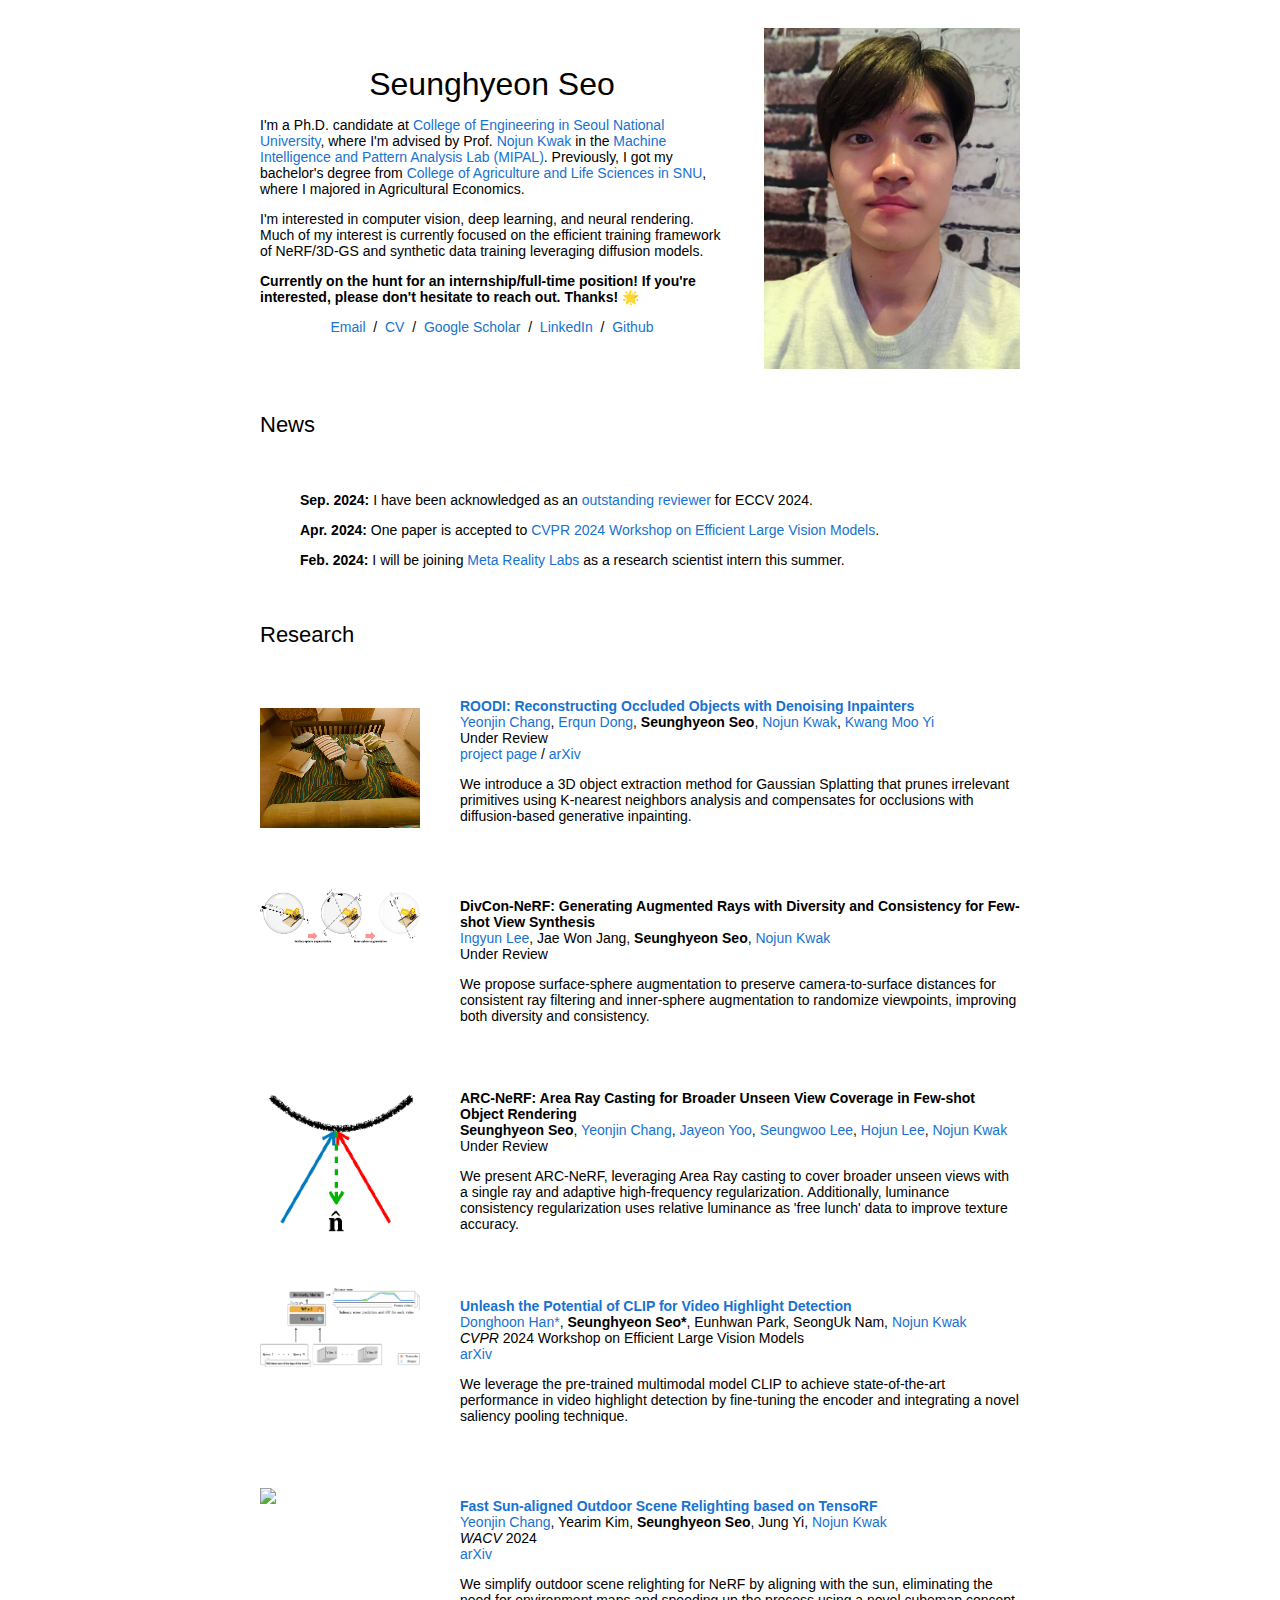
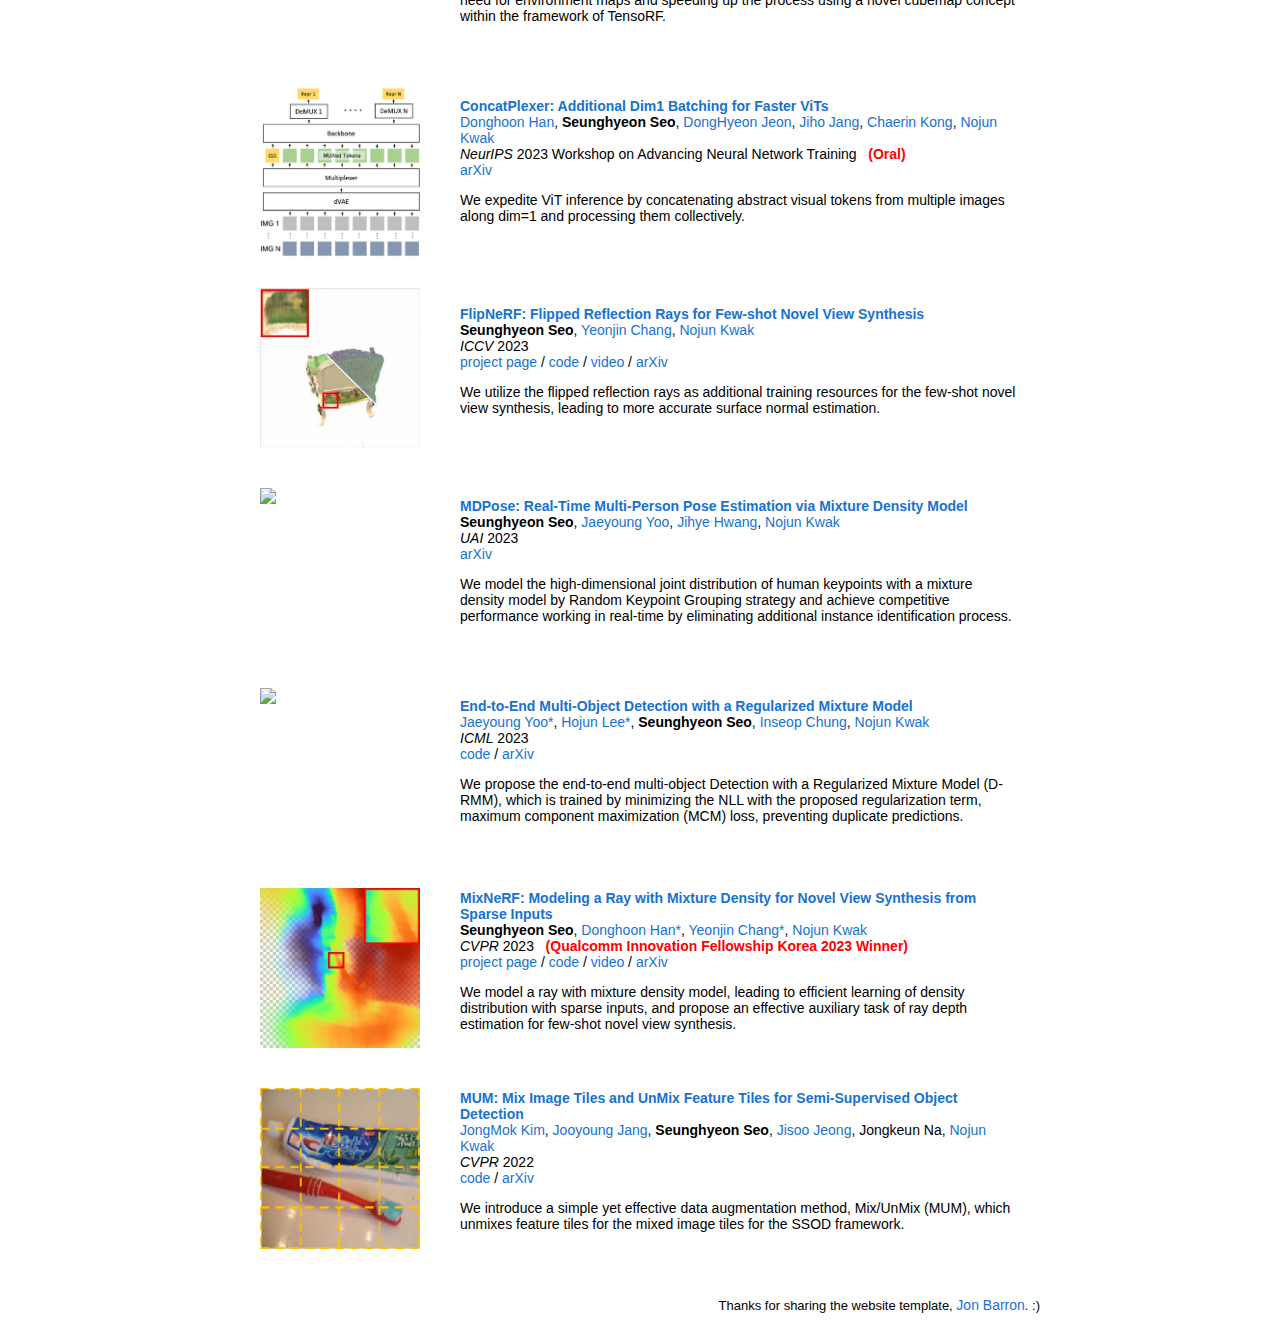
==== commit 019cb006: "Update index.html" ====
--- a/index.html
+++ b/index.html
@@ -198,6 +198,8 @@
     <br>
     Under Review
     <br>
+    <a href="https://yeonjin-chang.github.io/ROODI/">project page</a>
+     /
     <a href="https://arxiv.org/abs/2503.10256">arXiv</a>
     <p></p>
     <p>
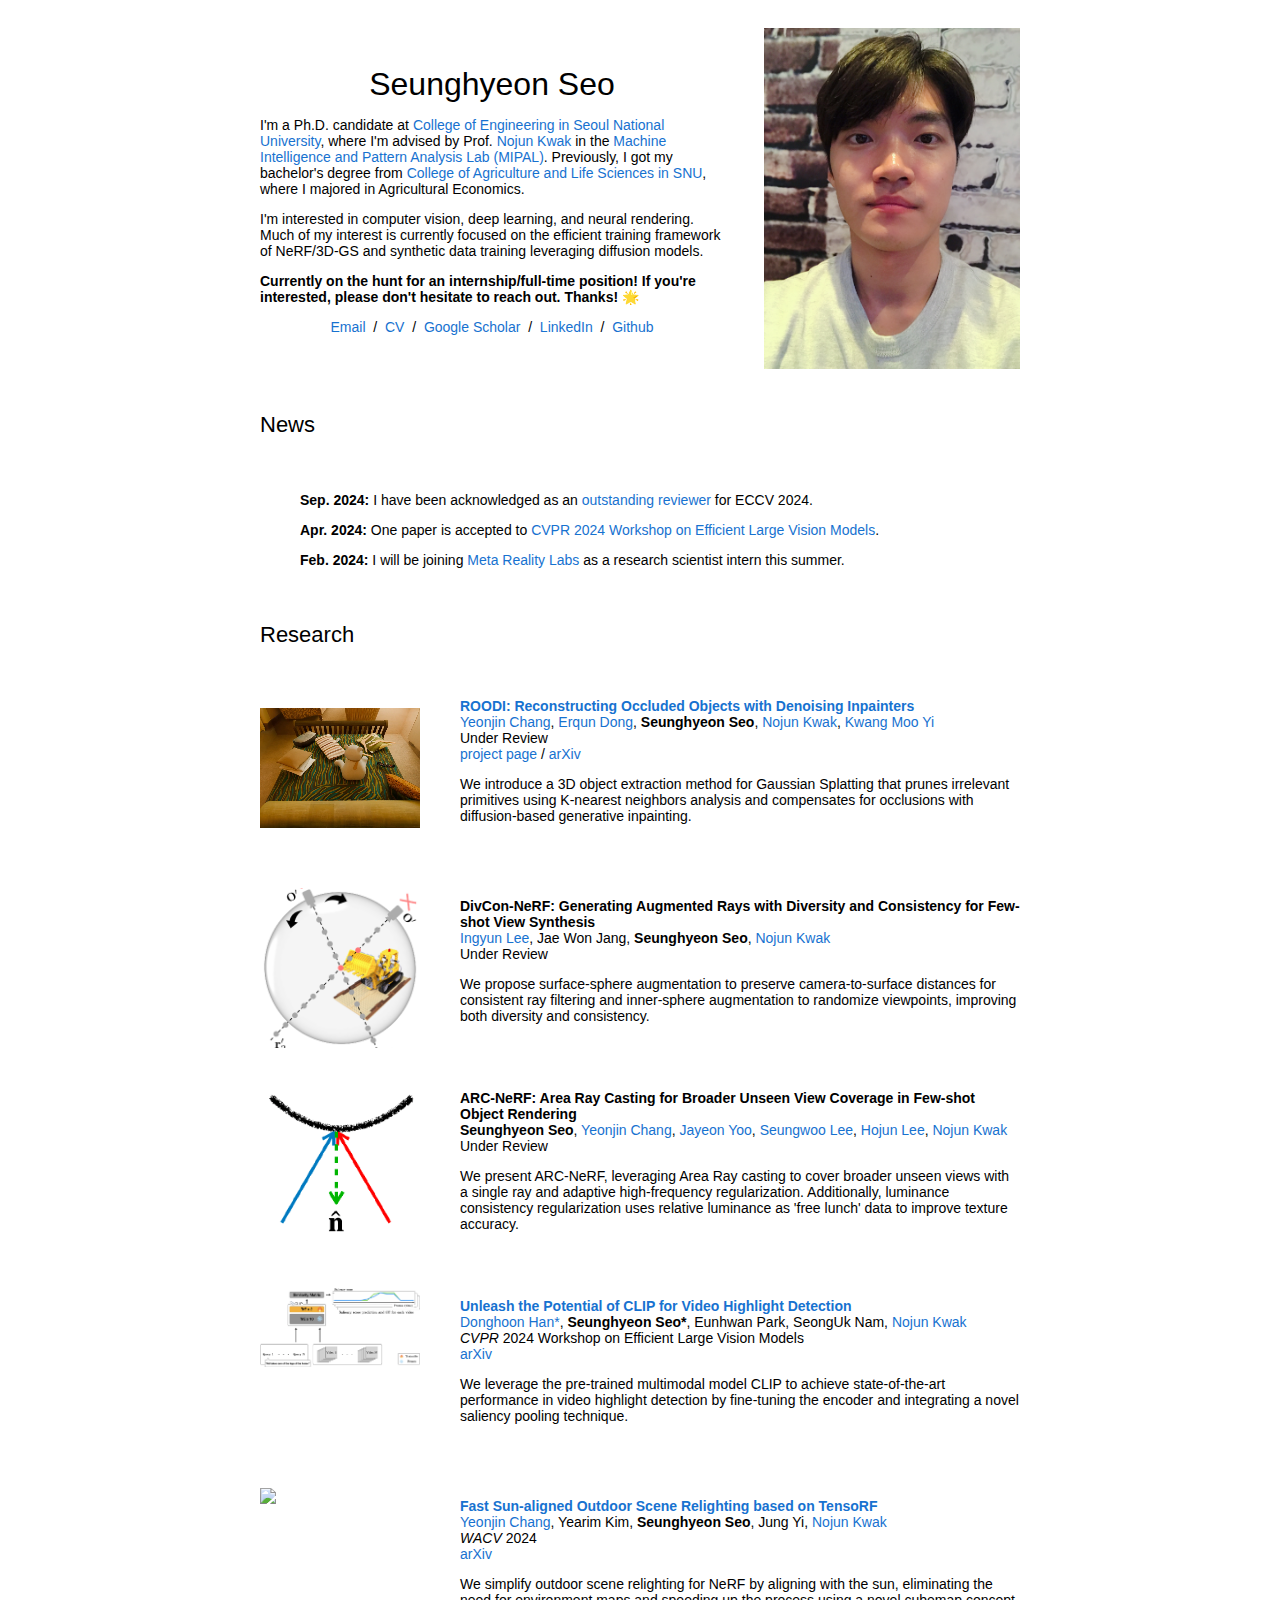
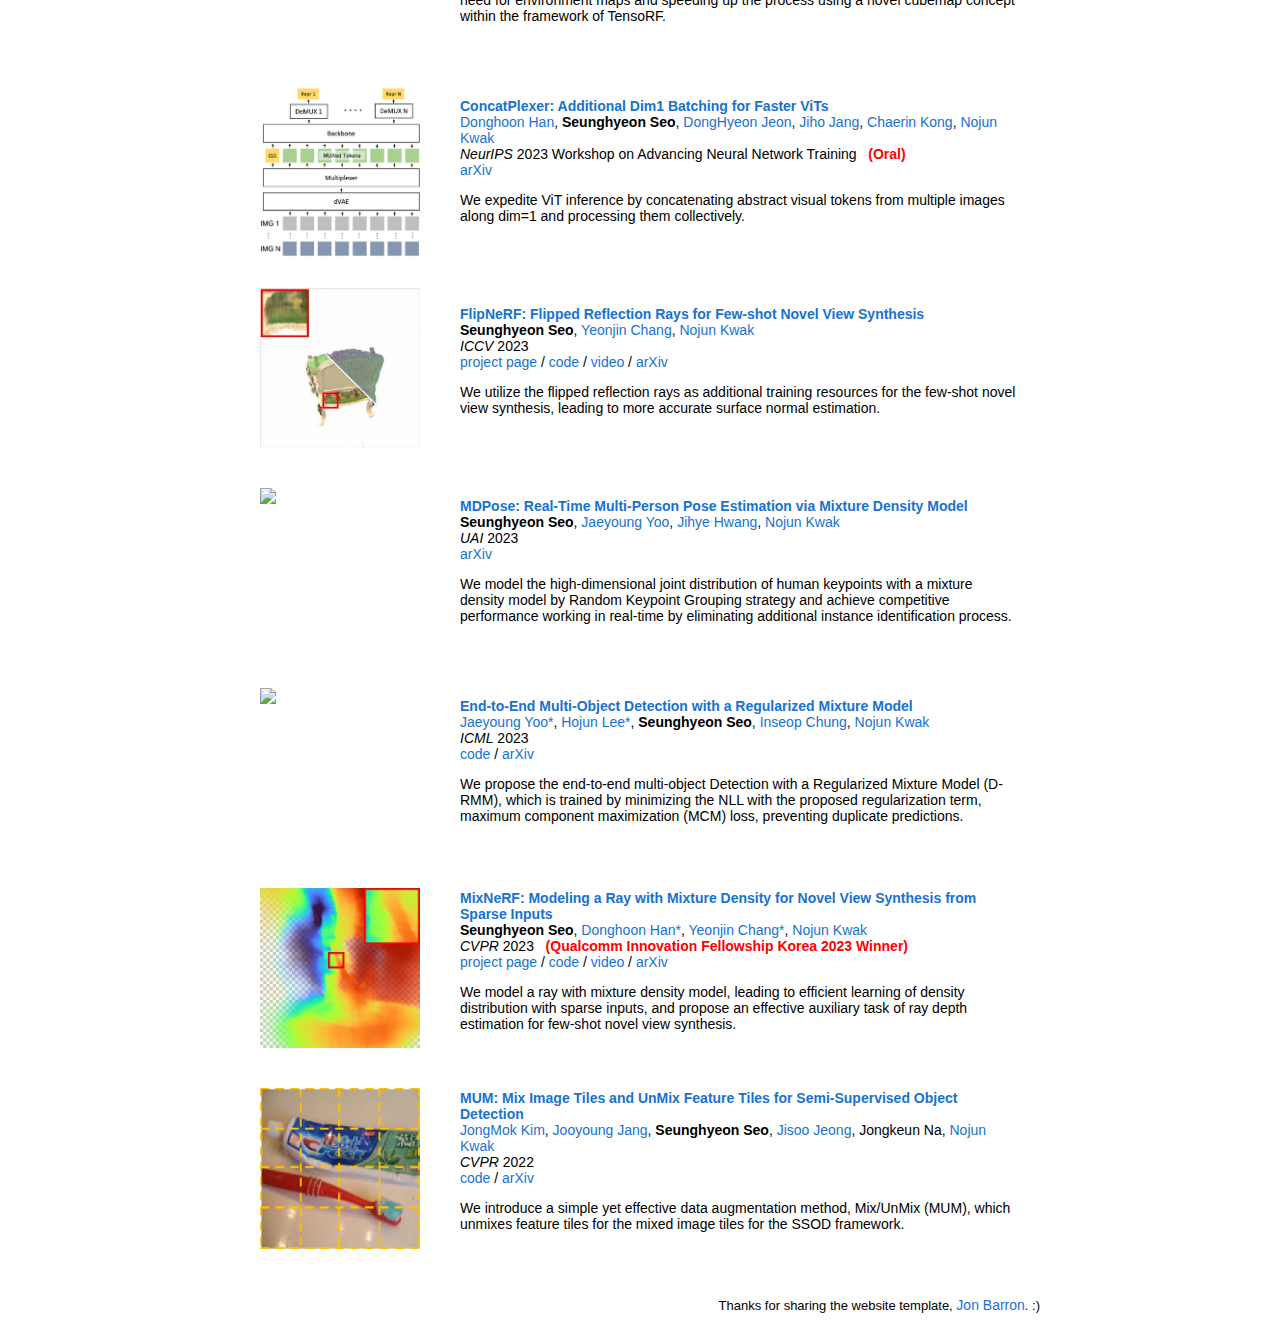
==== commit 7e81abc8: "Update index.html" ====
--- a/index.html
+++ b/index.html
@@ -212,8 +212,8 @@
   <td style="padding:20px;width:25%;vertical-align:middle">
     <div class="one">
       <div class="two" id='divcon_image'>
-        <img src='images/divcon.png' width=100%></div>
-      <img src='images/divcon.png' width=100%>
+        <img src='images/divcon_after.png' width=160></div>
+      <img src='images/divcon_before.png' width=160>
     </div>
     <script type="text/javascript">
       function divcon_start() {
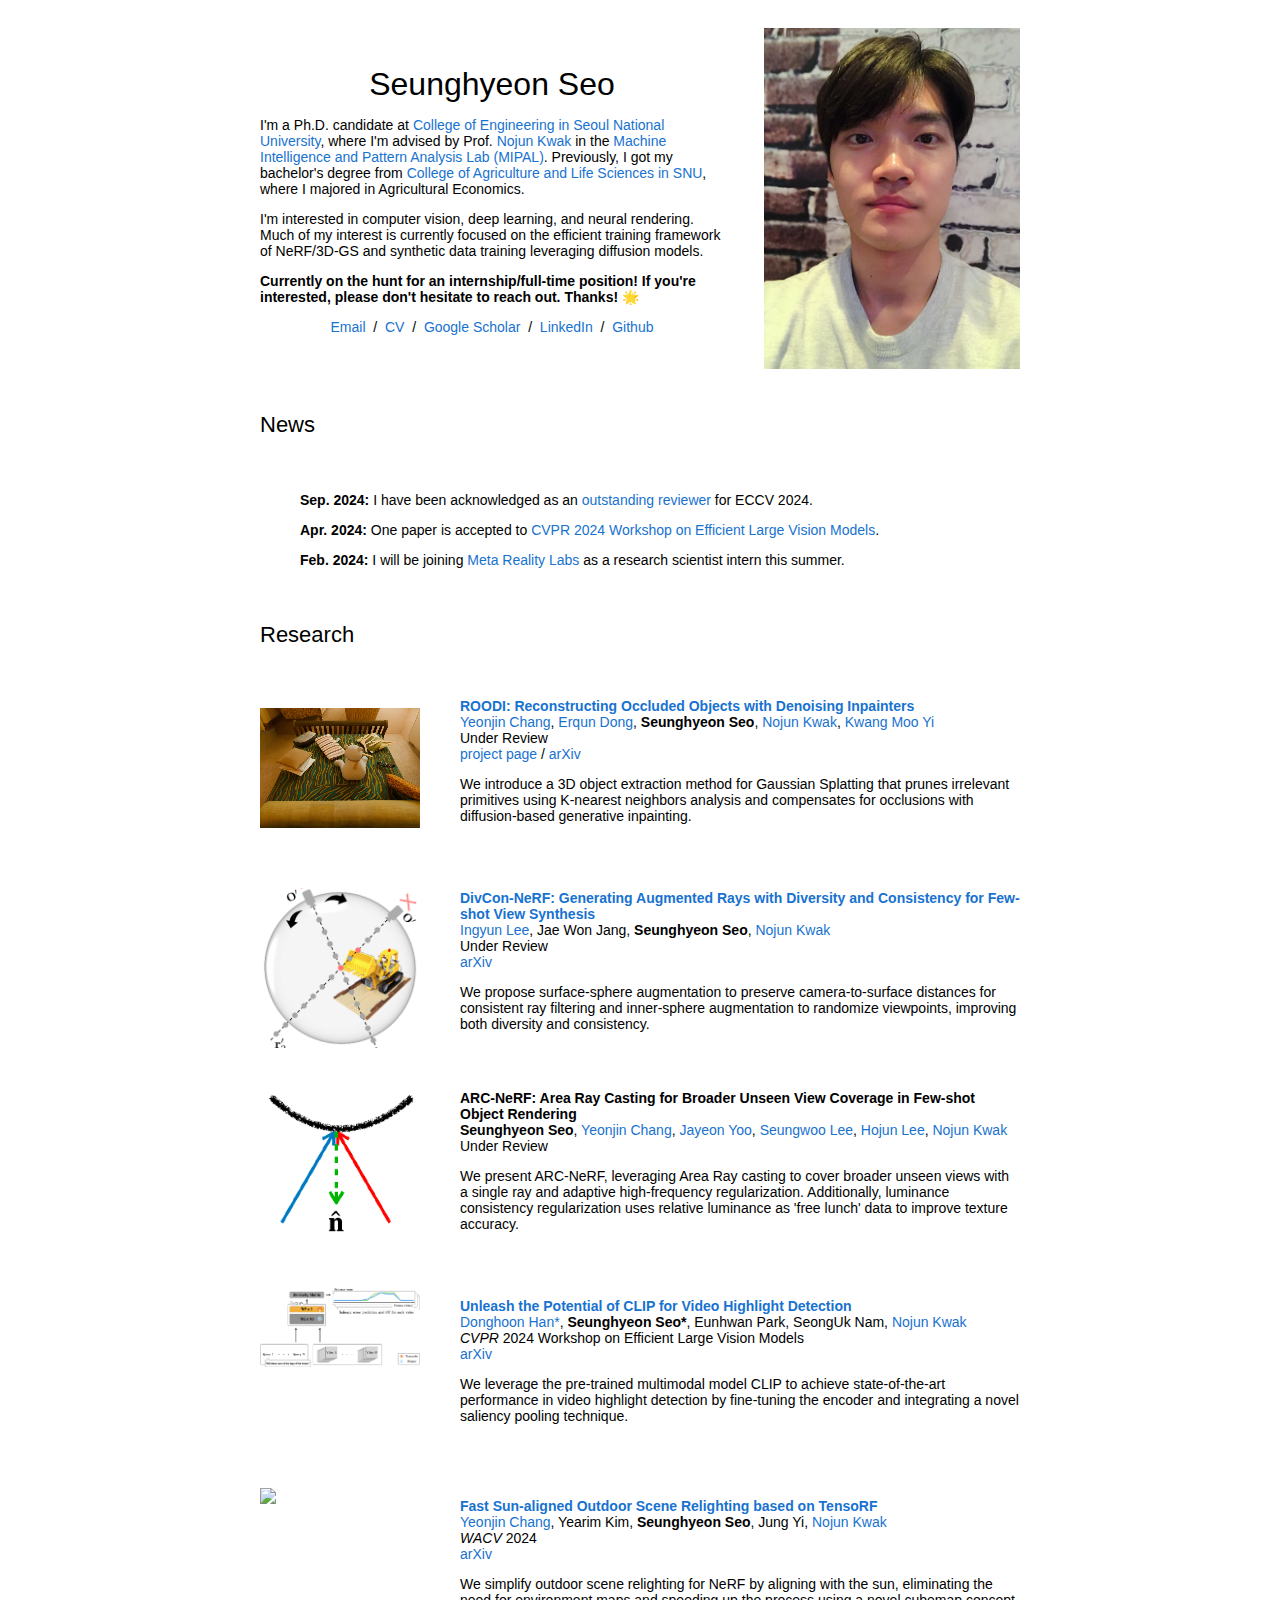
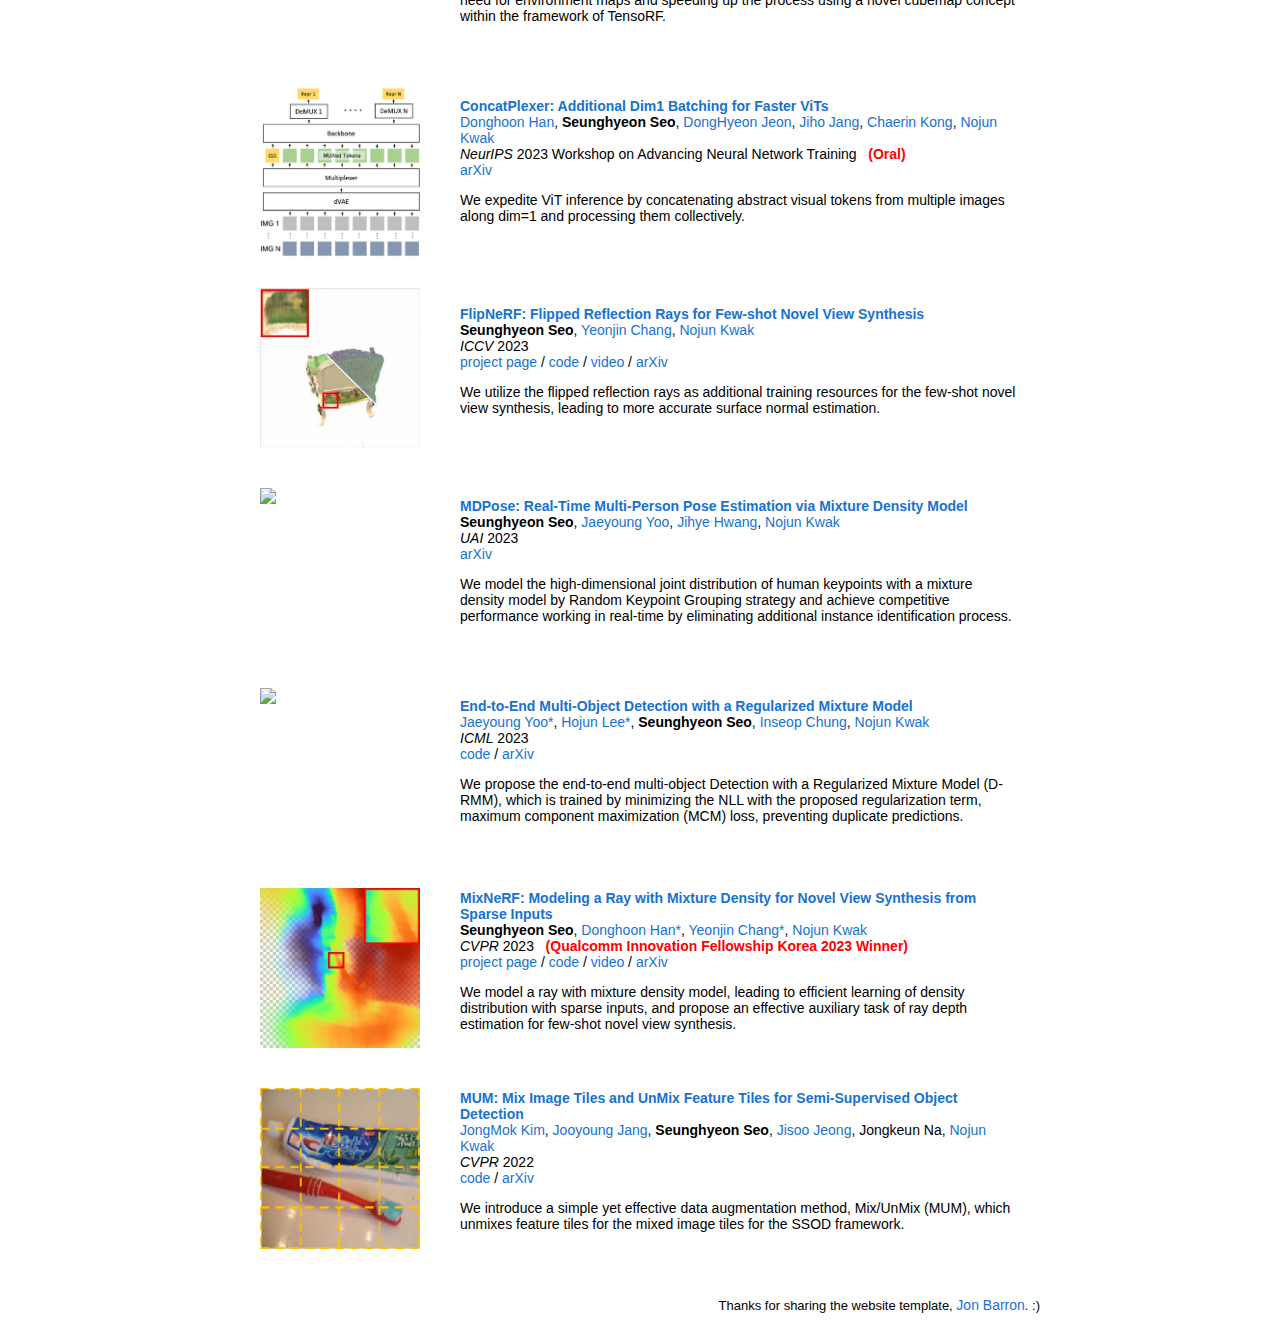
==== commit dff69d2b: "Update index.html" ====
--- a/index.html
+++ b/index.html
@@ -227,6 +227,7 @@
     </script>
   </td>
   <td style="padding:20px;width:75%;vertical-align:middle">
+    <a href="https://arxiv.org/abs/2503.12947">
       <papertitle>DivCon-NeRF: Generating Augmented Rays with Diversity and Consistency for Few-shot View Synthesis</papertitle>
     </a>
     <br>
@@ -243,7 +244,7 @@
 <!--      / -->
 <!--     <a href="https://youtu.be/_XNsRxzaPjw">video</a> -->
 <!--      / -->
-<!--     <a href="https://arxiv.org/abs/2403.10906">arXiv</a> -->
+    <a href="https://arxiv.org/abs/2503.12947">arXiv</a>
     <p></p>
     <p>
       We propose surface-sphere augmentation to preserve camera-to-surface distances for consistent ray filtering and inner-sphere augmentation to randomize viewpoints, improving both diversity and consistency.
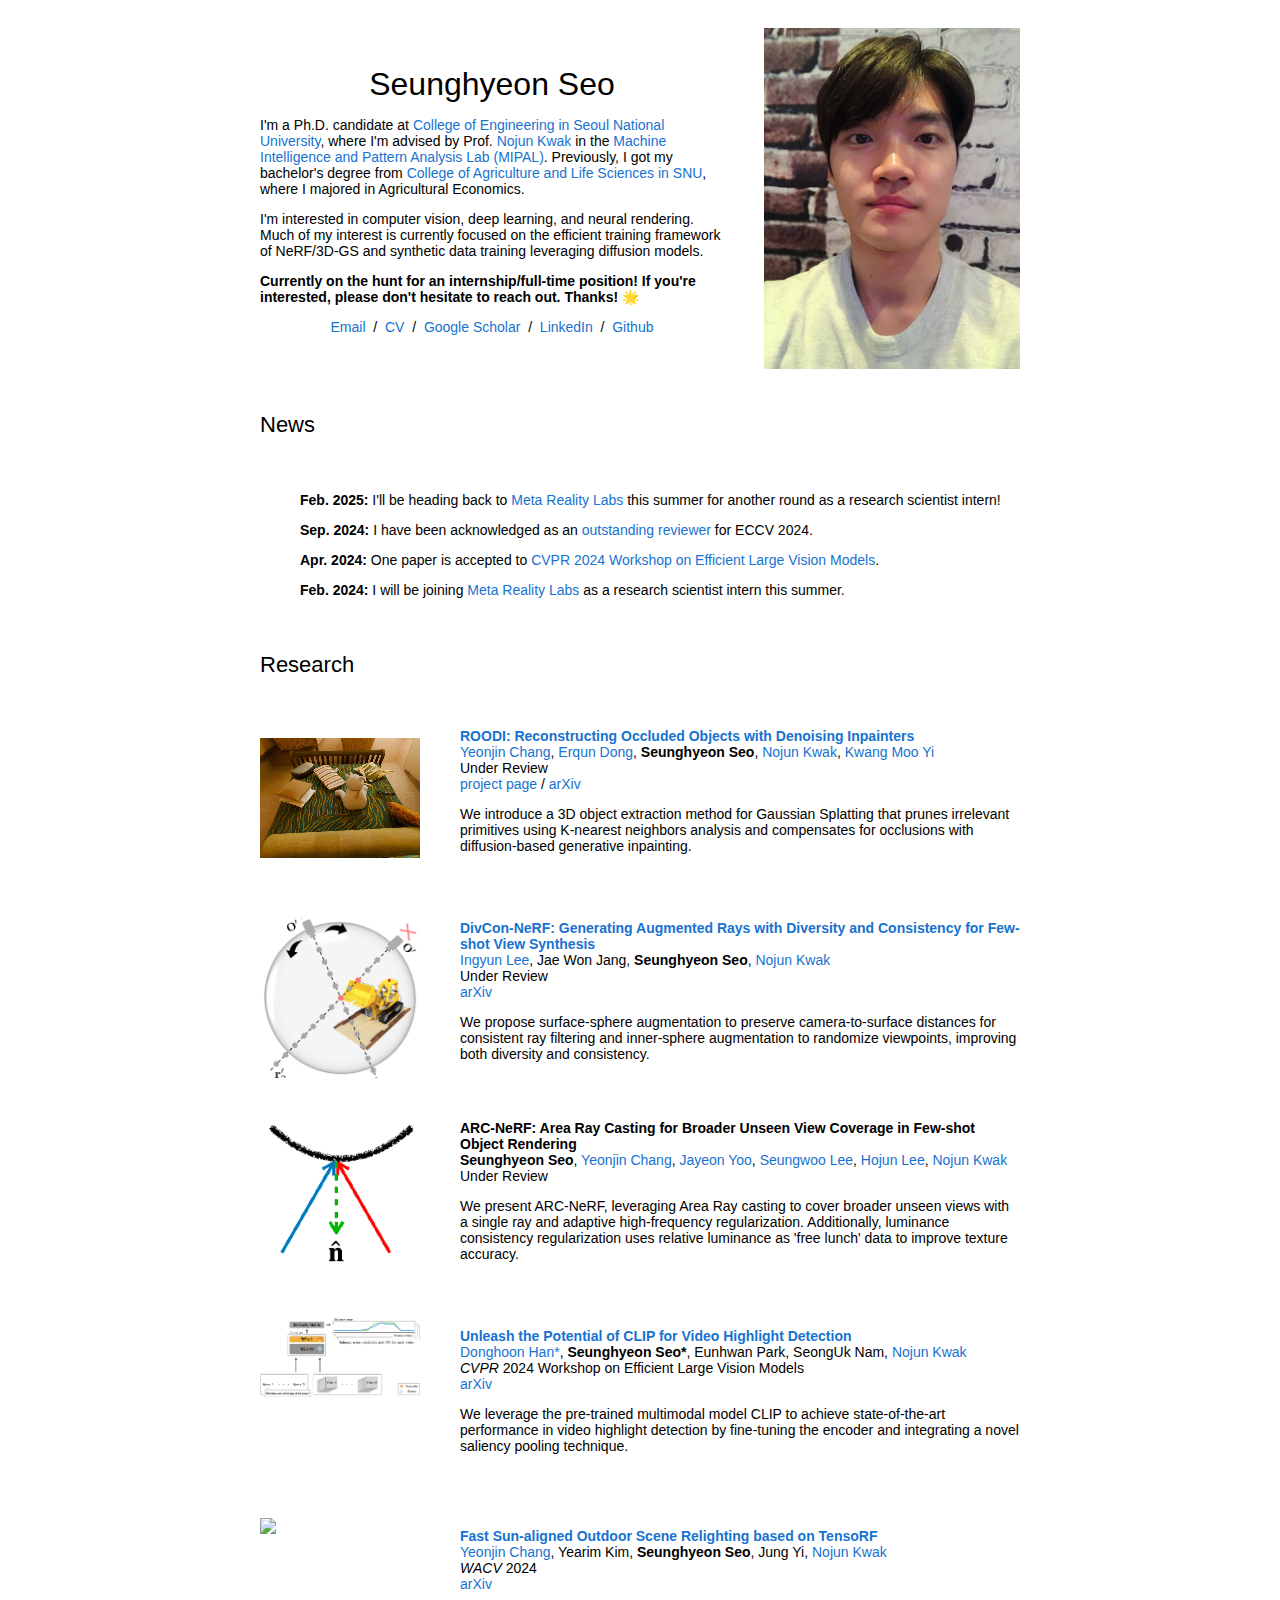
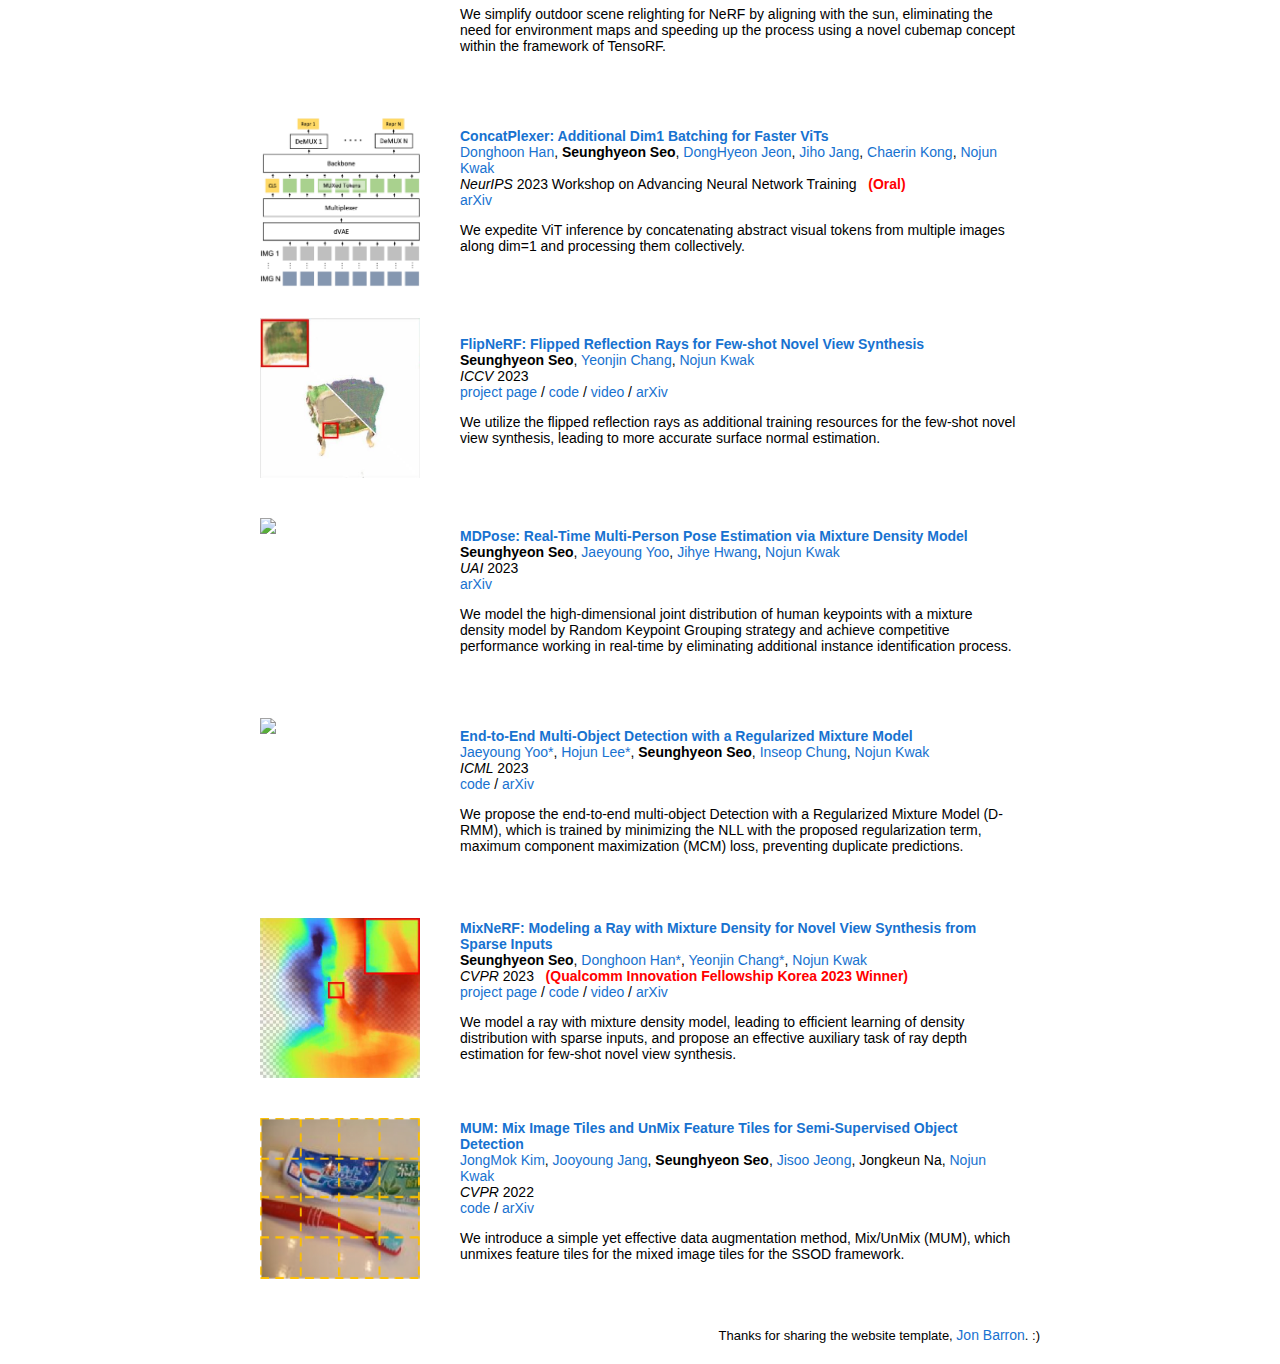
==== commit 7d50f5c3: "Update index.html" ====
--- a/index.html
+++ b/index.html
@@ -69,7 +69,8 @@
           <tr>
             <td style="padding:20px;width:100%;vertical-align:top">
               <ul>
-                <p><strong>Sep. 2024:</strong> I have been acknowledged as an <a href="https://eccv2024.ecva.net/Conferences/2024/Reviewers">outstanding reviewer</a> for ECCV 2024. </p>
+                <p><strong>Feb. 2025:</strong> I'll be heading back to <a href="https://tech.facebook.com/reality-labs/">Meta Reality Labs</a> this summer for another round as a research scientist intern! </p>
+		<p><strong>Sep. 2024:</strong> I have been acknowledged as an <a href="https://eccv2024.ecva.net/Conferences/2024/Reviewers">outstanding reviewer</a> for ECCV 2024. </p>
 		<p><strong>Apr. 2024:</strong> One paper is accepted to <a href="https://sites.google.com/view/elvm/">CVPR 2024 Workshop on Efficient Large Vision Models</a>. </p>
 		<p><strong>Feb. 2024:</strong> I will be joining <a href="https://tech.facebook.com/reality-labs/">Meta Reality Labs</a> as a research scientist intern this summer. </p>
                 <!-- Add more news items as needed -->
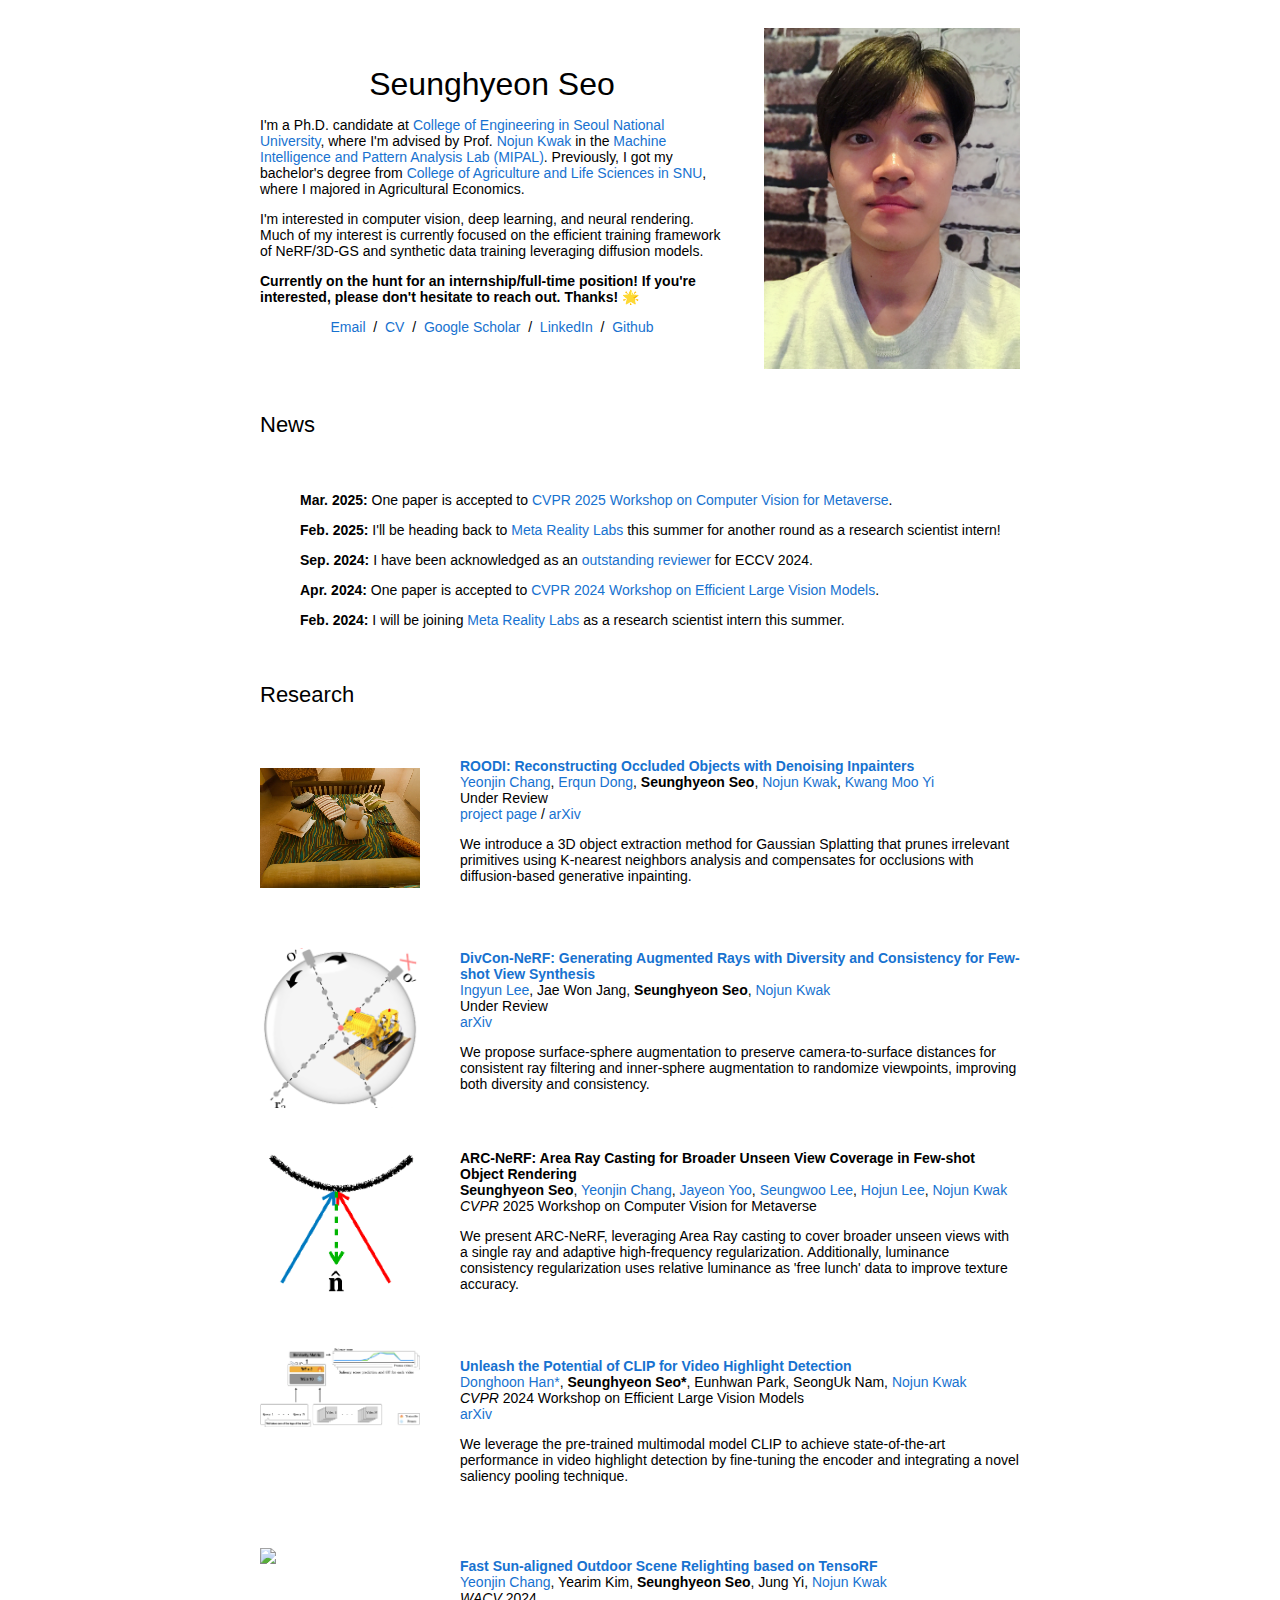
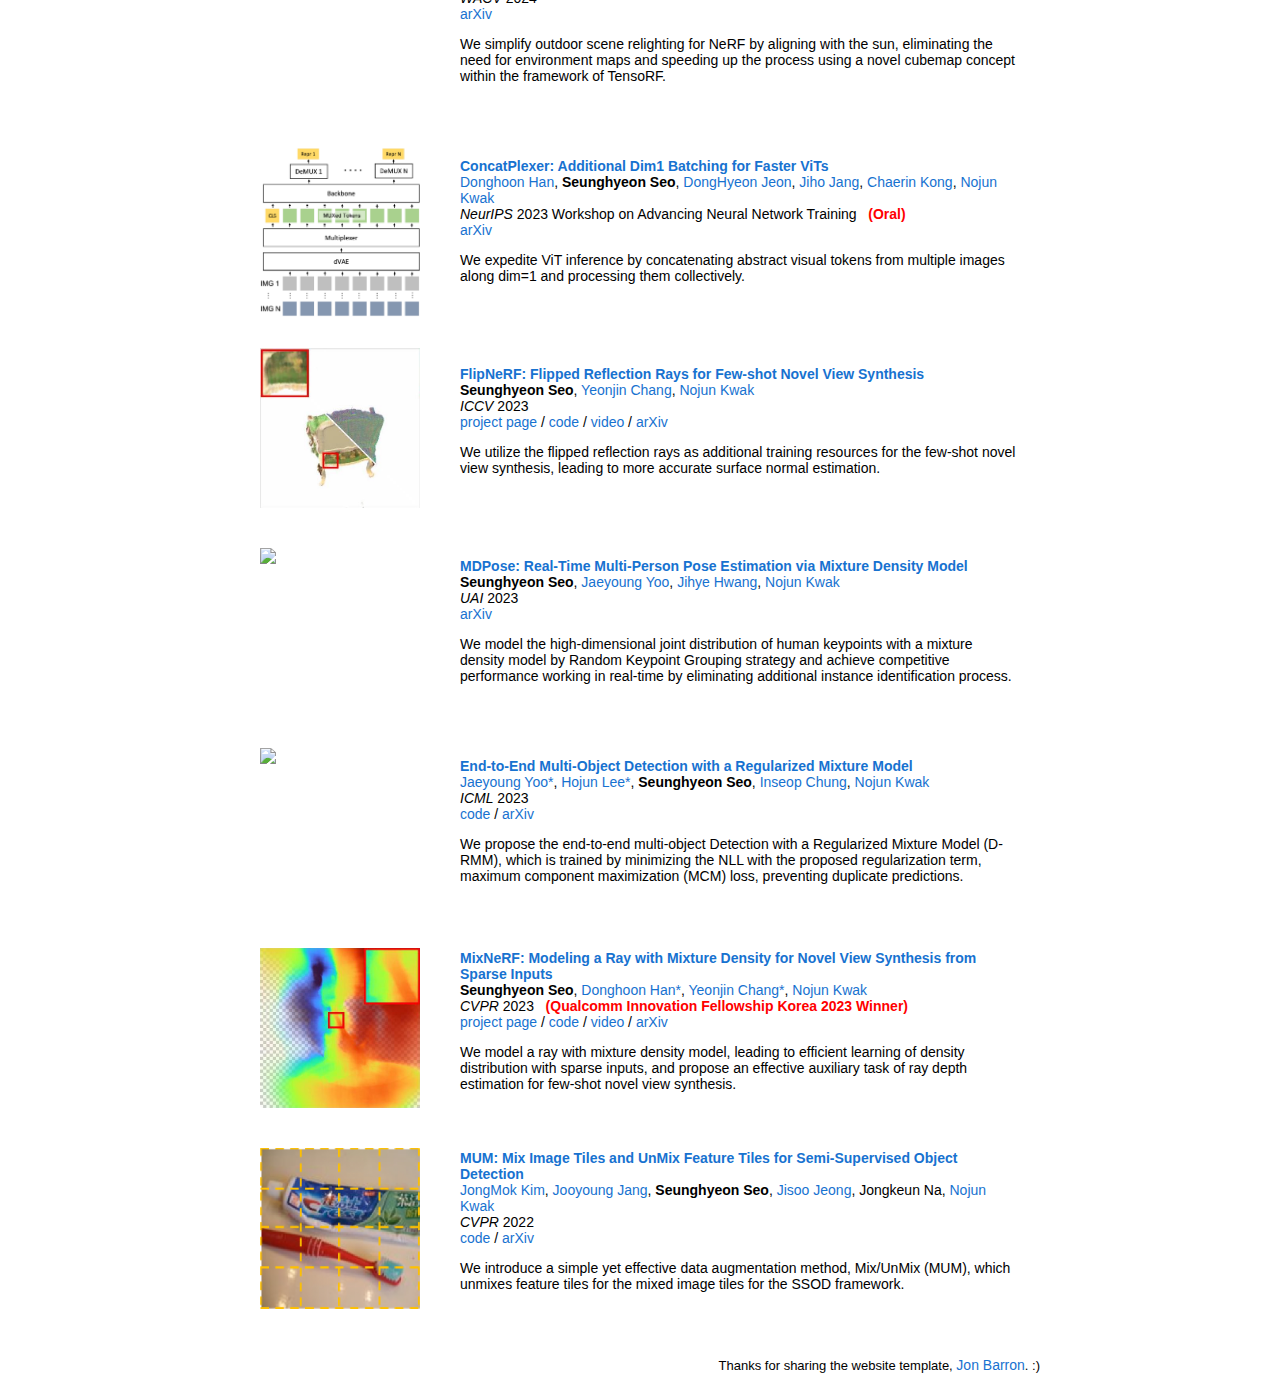
==== commit 01097388: "Update index.html" ====
--- a/index.html
+++ b/index.html
@@ -69,7 +69,8 @@
           <tr>
             <td style="padding:20px;width:100%;vertical-align:top">
               <ul>
-                <p><strong>Feb. 2025:</strong> I'll be heading back to <a href="https://tech.facebook.com/reality-labs/">Meta Reality Labs</a> this summer for another round as a research scientist intern! </p>
+                <p><strong>Mar. 2025:</strong> One paper is accepted to <a href="https://sites.google.com/view/cv4metaverse-2025/">CVPR 2025 Workshop on Computer Vision for Metaverse</a>. </p>
+		<p><strong>Feb. 2025:</strong> I'll be heading back to <a href="https://tech.facebook.com/reality-labs/">Meta Reality Labs</a> this summer for another round as a research scientist intern! </p>
 		<p><strong>Sep. 2024:</strong> I have been acknowledged as an <a href="https://eccv2024.ecva.net/Conferences/2024/Reviewers">outstanding reviewer</a> for ECCV 2024. </p>
 		<p><strong>Apr. 2024:</strong> One paper is accepted to <a href="https://sites.google.com/view/elvm/">CVPR 2024 Workshop on Efficient Large Vision Models</a>. </p>
 		<p><strong>Feb. 2024:</strong> I will be joining <a href="https://tech.facebook.com/reality-labs/">Meta Reality Labs</a> as a research scientist intern this summer. </p>
@@ -282,7 +283,7 @@
     <a href="https://scholar.google.com/citations?user=1BOehSUAAAAJ&hl=en&oi=ao">Hojun Lee</a>,
     <a href="https://scholar.google.com/citations?user=h_8-1M0AAAAJ&hl=en">Nojun Kwak</a>
     <br>
-    Under Review
+    <em>CVPR</em> 2025 Workshop on Computer Vision for Metaverse
     <br>
 <!--     <a href="https://shawn615.github.io/flipnerf">project page</a> -->
 <!--      / -->
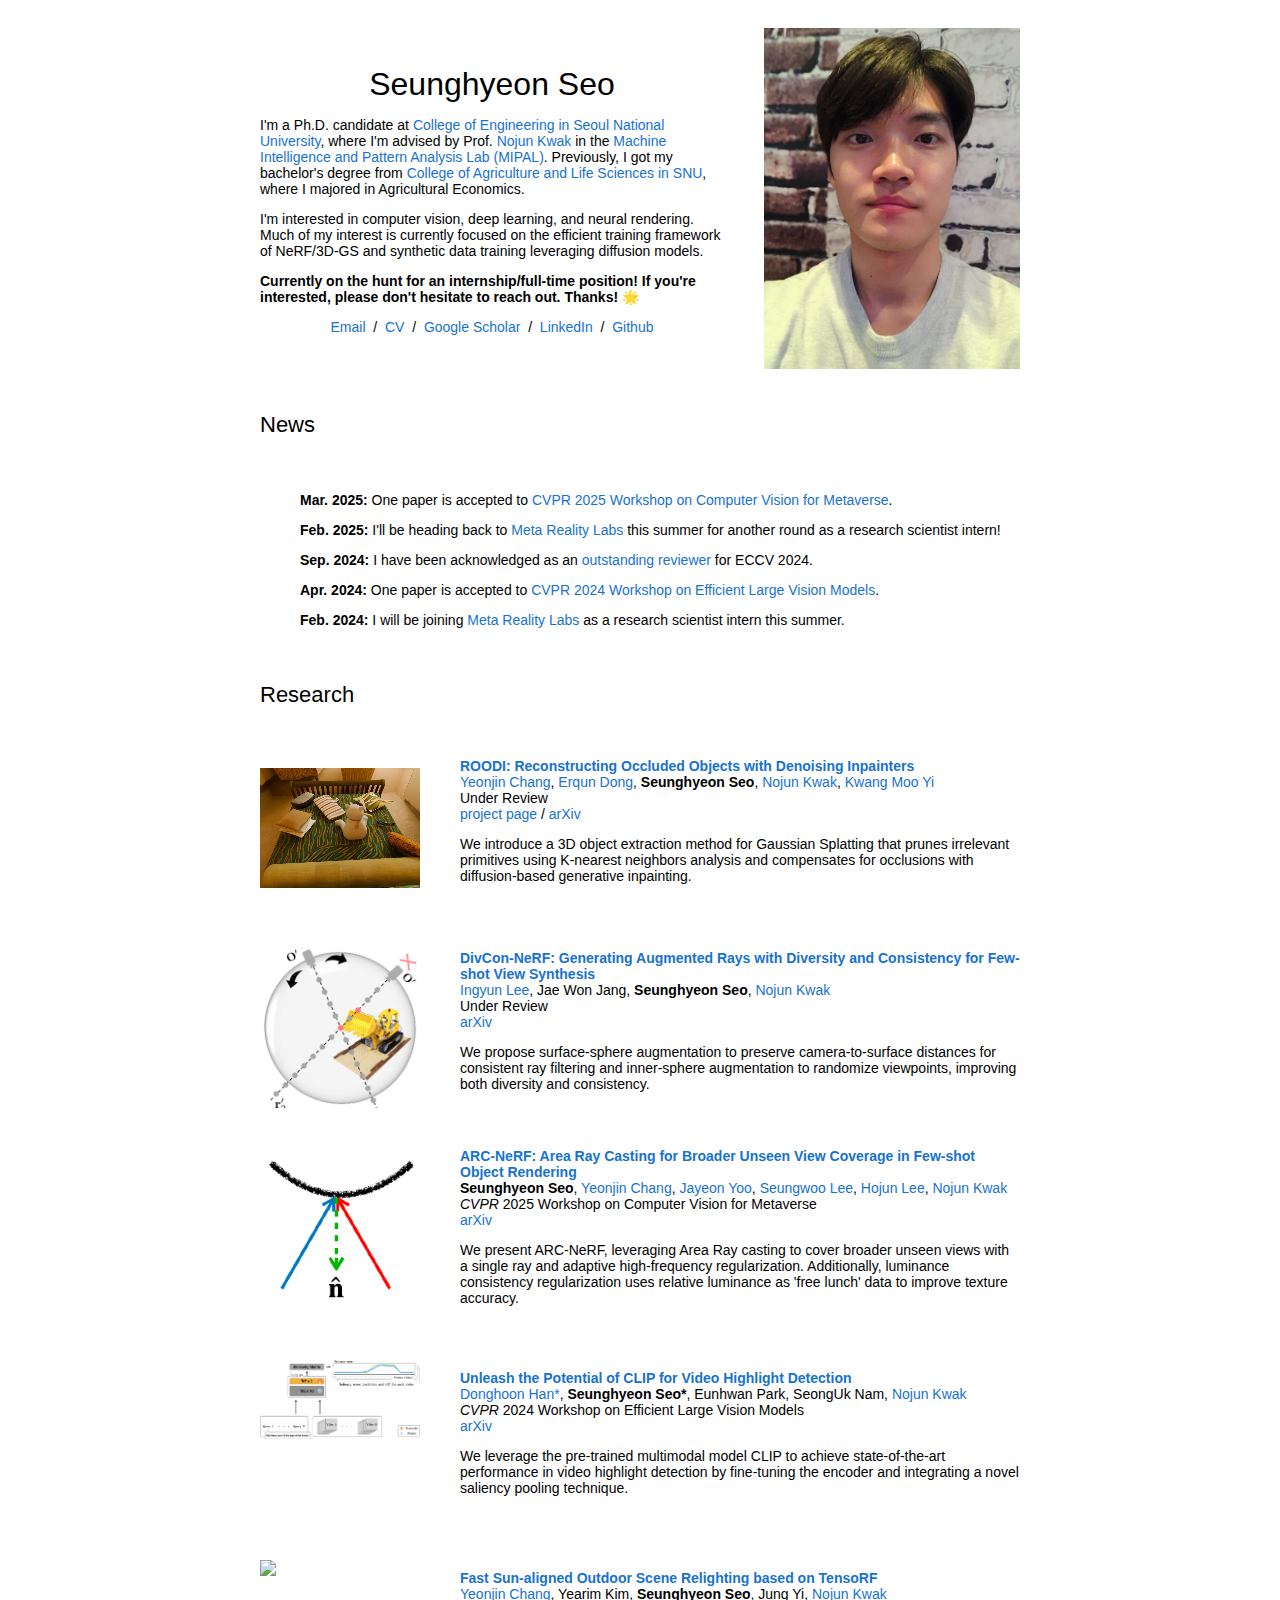
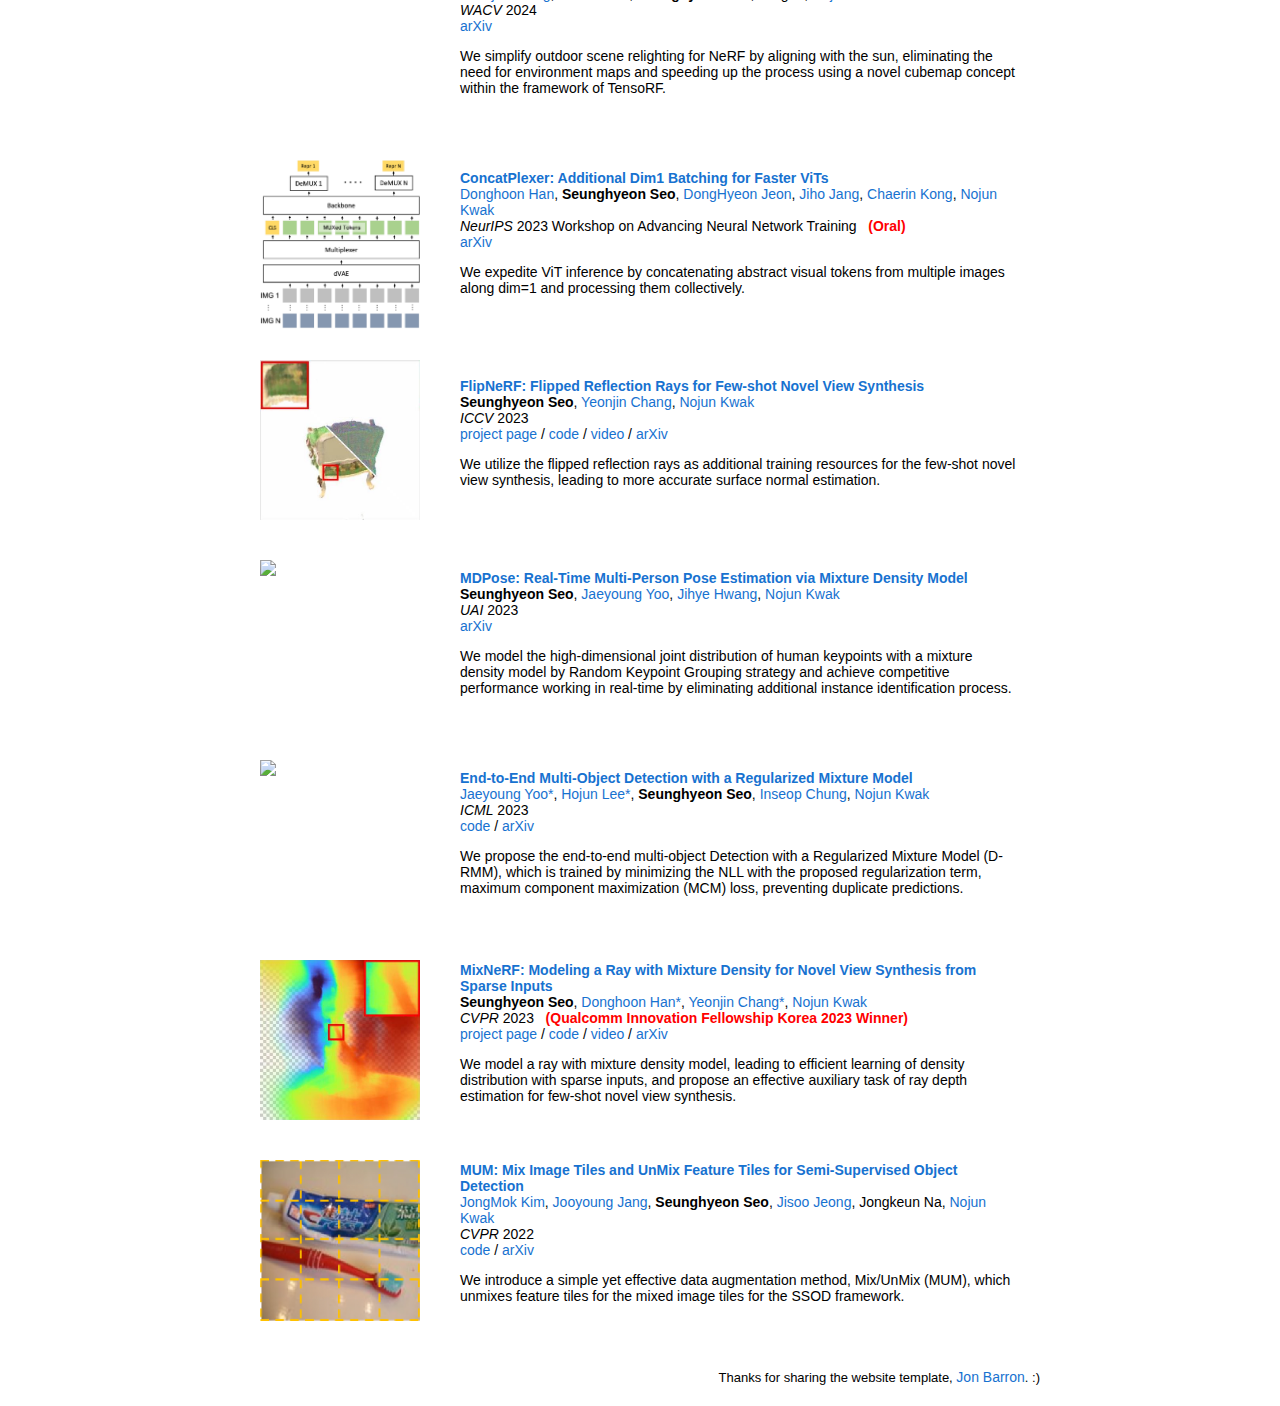
==== commit 86d6a8f0: "Update index.html" ====
--- a/index.html
+++ b/index.html
@@ -273,6 +273,7 @@
     </script>
   </td>
   <td style="padding:20px;width:75%;vertical-align:middle">
+    <a href="https://arxiv.org/abs/2403.10906">
       <papertitle>ARC-NeRF: Area Ray Casting for Broader Unseen View Coverage in Few-shot Object Rendering</papertitle>
     </a>
     <br>
@@ -291,7 +292,7 @@
 <!--      / -->
 <!--     <a href="https://youtu.be/_XNsRxzaPjw">video</a> -->
 <!--      / -->
-<!--     <a href="https://arxiv.org/abs/2403.10906">arXiv</a> -->
+    <a href="https://arxiv.org/abs/2403.10906">arXiv</a>
     <p></p>
     <p>
       We present ARC-NeRF, leveraging Area Ray casting to cover broader unseen views with a single ray and adaptive high-frequency regularization. Additionally, luminance consistency regularization uses relative luminance as 'free lunch' data to improve texture accuracy.
